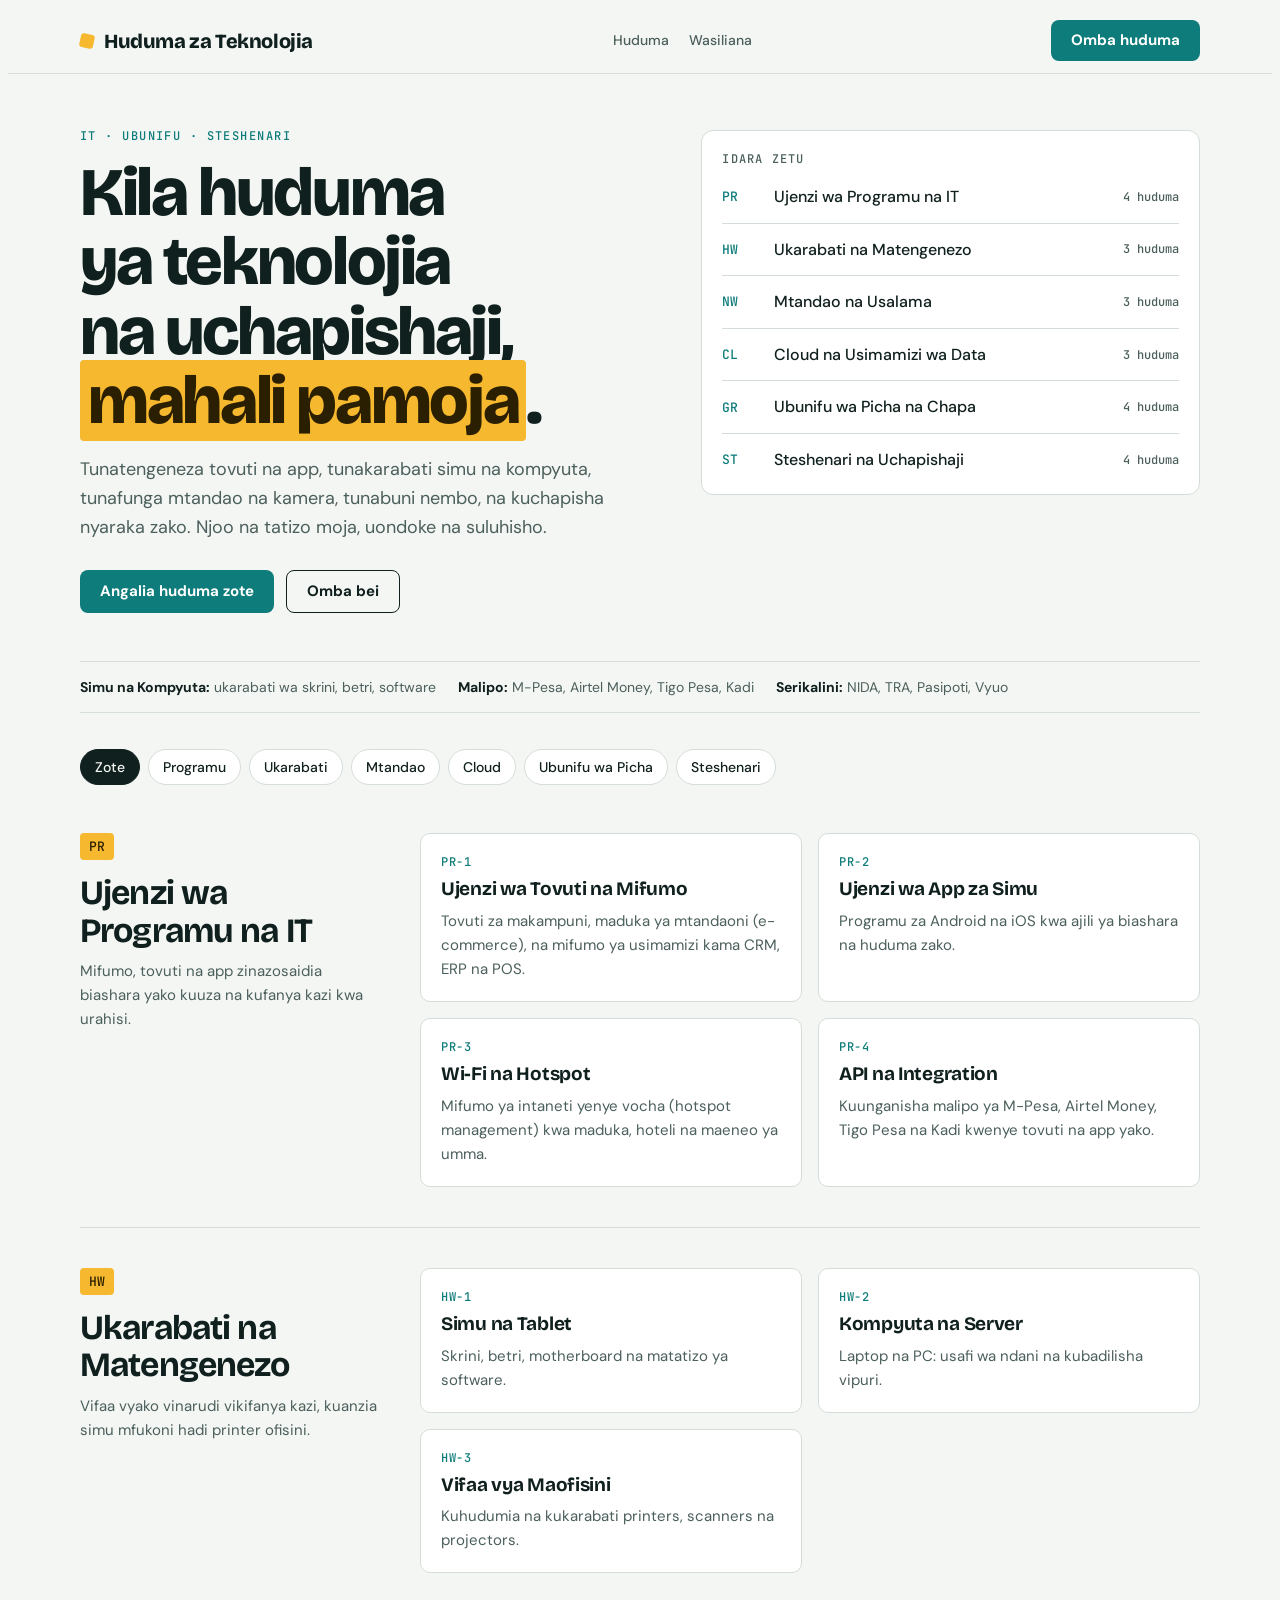
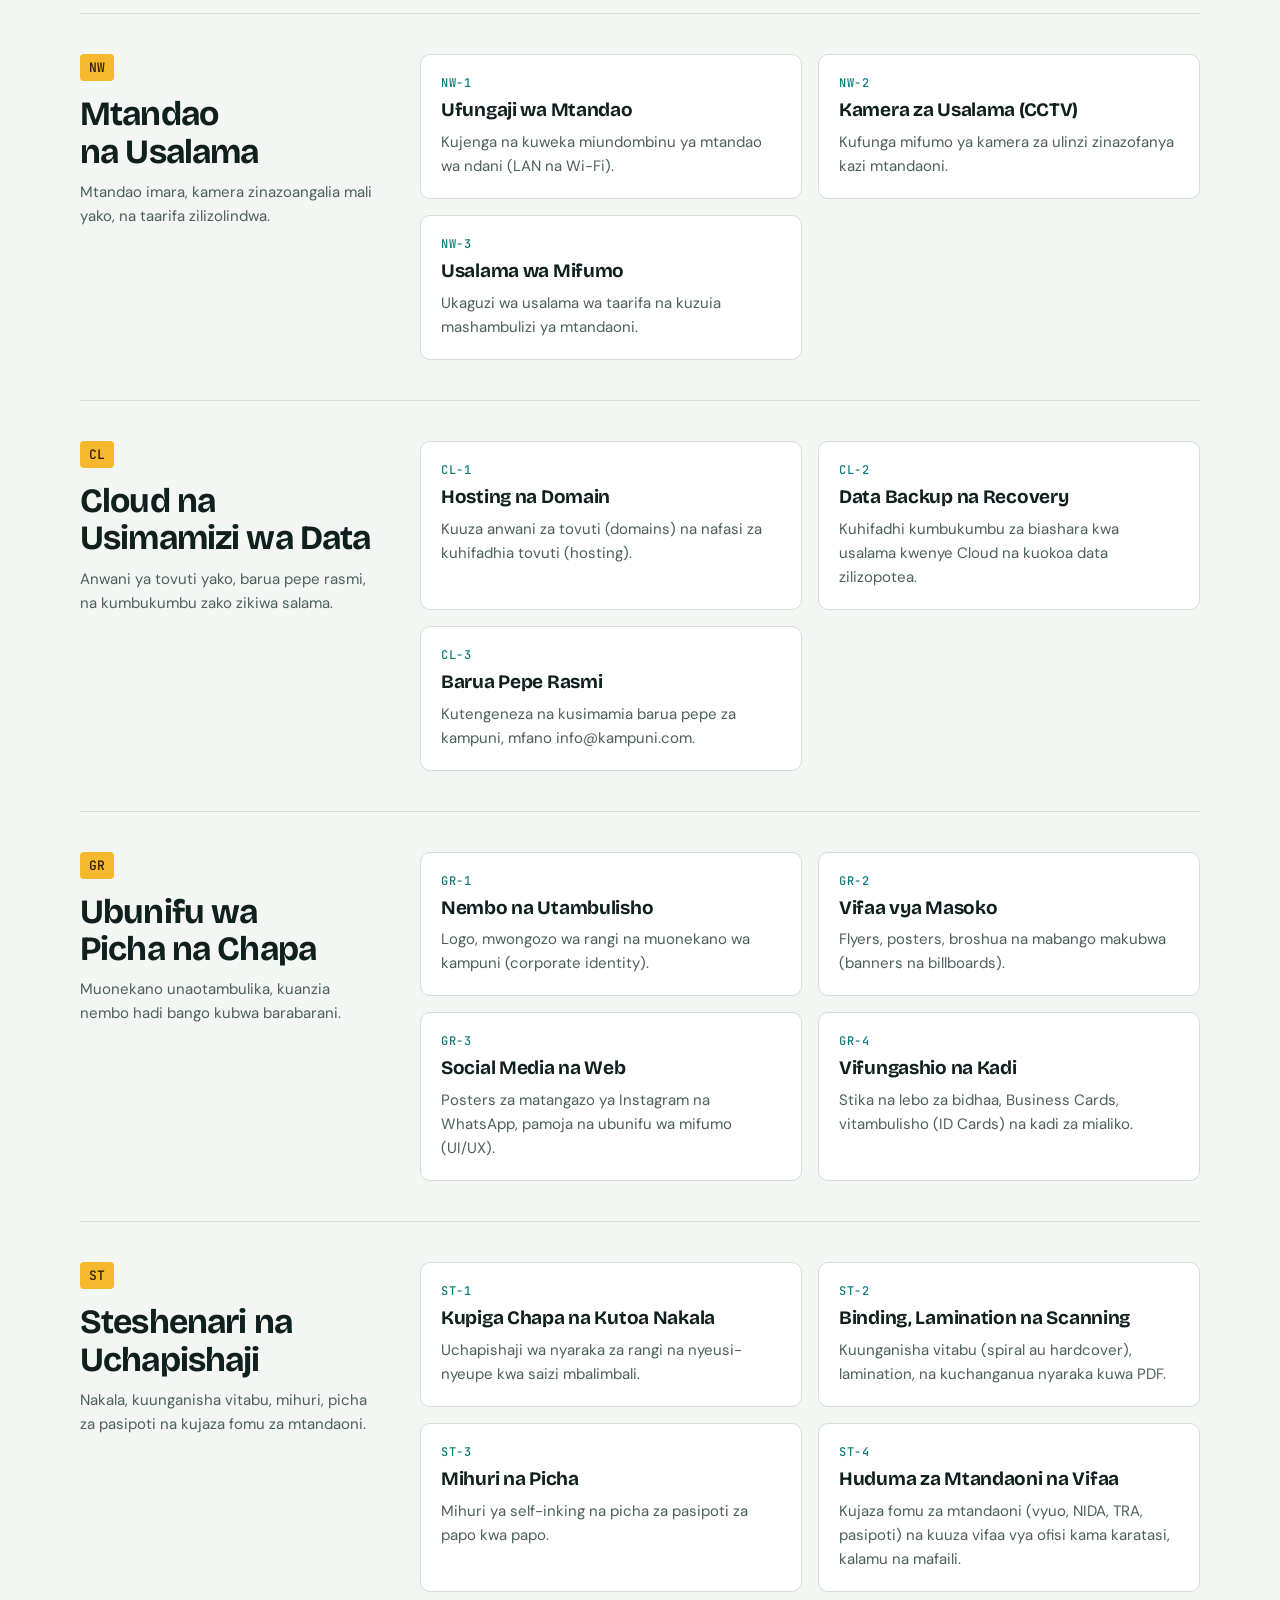
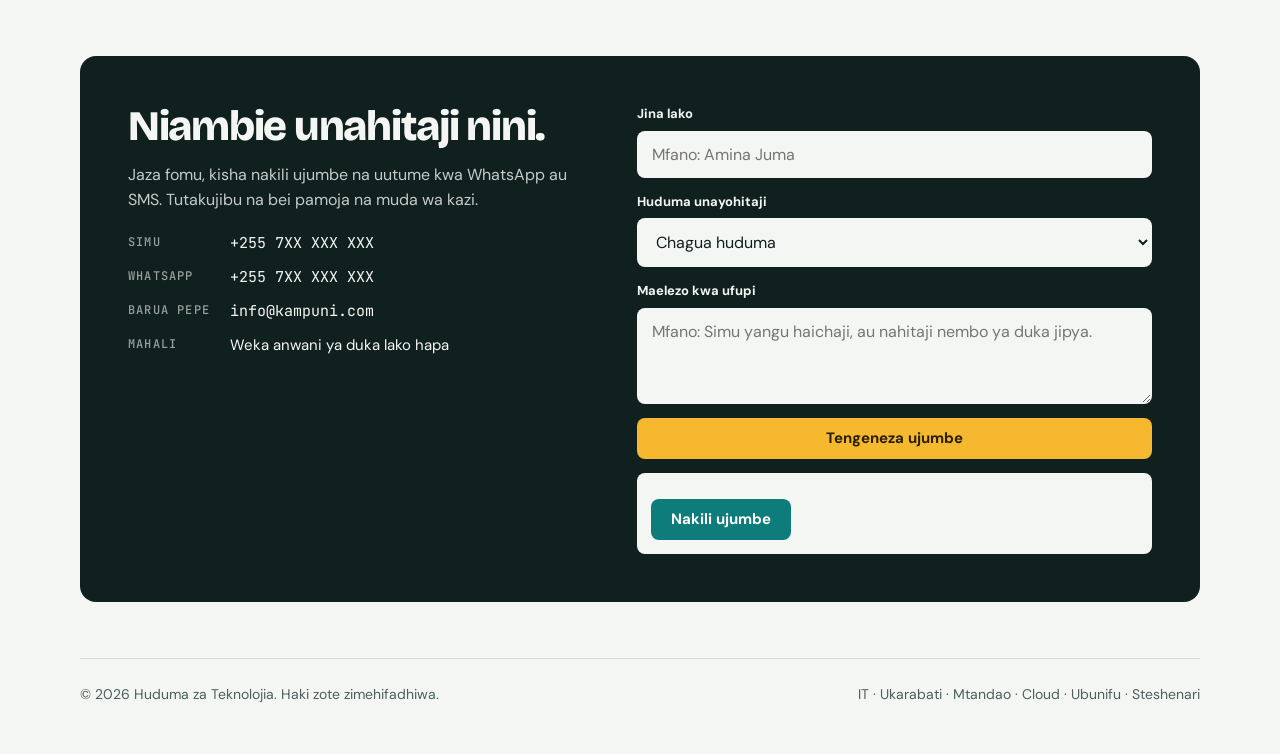
==== index.html @ e6af5c21 "Add files via upload" ====
<!DOCTYPE html>
<html lang="sw">
<head>
<meta charset="UTF-8">
<meta name="viewport" content="width=device-width, initial-scale=1">
<title>Huduma za Teknolojia</title>
<link rel="stylesheet" href="https://fonts.googleapis.com/css2?family=Bricolage+Grotesque:opsz,wght@12..96,500;12..96,700;12..96,800&family=DM+Sans:wght@400;500;700&family=JetBrains+Mono:wght@500&display=swap">
<link rel="stylesheet" href="style.css">
</head>
<body>
<header class="top">
  <div class="bar">
    <a class="brand" href="#juu"><i></i>Huduma za Teknolojia</a>
    <nav class="links" aria-label="Menyu kuu">
      <a href="#huduma">Huduma</a>
      <a href="#wasiliana">Wasiliana</a>
    </nav>
    <a class="btn" href="#wasiliana">Omba huduma</a>
  </div>
</header>

<main class="wrap" id="juu">
  <section class="hero">
    <div>
      <div class="eyebrow">IT · Ubunifu · Steshenari</div>
      <h1>Kila huduma ya teknolojia na uchapishaji, <mark>mahali pamoja</mark>.</h1>
      <p class="lead">Tunatengeneza tovuti na app, tunakarabati simu na kompyuta, tunafunga mtandao na kamera, tunabuni nembo, na kuchapisha nyaraka zako. Njoo na tatizo moja, uondoke na suluhisho.</p>
      <div class="cta">
        <a class="btn" href="#huduma">Angalia huduma zote</a>
        <a class="btn ghost" href="#wasiliana">Omba bei</a>
      </div>
    </div>
    <aside class="index" aria-label="Orodha ya idara">
      <h2>Idara zetu</h2>
      <div id="index"></div>
    </aside>
  </section>

  <div class="strip">
    <span><b>Simu na Kompyuta:</b> ukarabati wa skrini, betri, software</span>
    <span><b>Malipo:</b> M-Pesa, Airtel Money, Tigo Pesa, Kadi</span>
    <span><b>Serikalini:</b> NIDA, TRA, Pasipoti, Vyuo</span>
  </div>

  <section id="huduma" aria-label="Huduma">
    <div class="filters" id="filters" role="group" aria-label="Chuja kwa idara"></div>
    <div id="depts"></div>
  </section>

  <section class="contact" id="wasiliana">
    <div>
      <h2>Niambie unahitaji nini.</h2>
      <p>Jaza fomu, kisha nakili ujumbe na uutume kwa WhatsApp au SMS. Tutakujibu na bei pamoja na muda wa kazi.</p>
      <ul class="details">
        <li><span class="k">Simu</span><span class="ph">+255 7XX XXX XXX</span></li>
        <li><span class="k">WhatsApp</span><span class="ph">+255 7XX XXX XXX</span></li>
        <li><span class="k">Barua pepe</span><span class="ph">info@kampuni.com</span></li>
        <li><span class="k">Mahali</span><span>Weka anwani ya duka lako hapa</span></li>
      </ul>
    </div>
    <form id="form" novalidate>
      <label for="jina">Jina lako
        <input id="jina" name="jina" type="text" autocomplete="name" placeholder="Mfano: Amina Juma">
      </label>
      <label for="huduma-sel">Huduma unayohitaji
        <select id="huduma-sel" name="huduma"></select>
      </label>
      <label for="maelezo">Maelezo kwa ufupi
        <textarea id="maelezo" name="maelezo" placeholder="Mfano: Simu yangu haichaji, au nahitaji nembo ya duka jipya."></textarea>
      </label>
      <button class="btn hi" type="submit">Tengeneza ujumbe</button>
      <div class="result" id="result" hidden>
        <pre id="msg"></pre>
        <div class="row">
          <button class="btn" type="button" id="copy">Nakili ujumbe</button>
          <small id="copied" role="status"></small>
        </div>
      </div>
    </form>
  </section>

  <footer>
    <span>© <span id="yr"></span> Huduma za Teknolojia. Haki zote zimehifadhiwa.</span>
    <span>IT · Ukarabati · Mtandao · Cloud · Ubunifu · Steshenari</span>
  </footer>
</main>

<script src="script.js"></script>
</body>
</html>
---- style.css ----
/* Layout: huduma zimepangwa kama bodi ya kaunta. Kila idara ina msimbo (PR, HW, NW...) na orodha ya huduma kando ya jina lake. */
:root {
  --bg: #F4F6F3;
  --surface: #FFFFFF;
  --fg: #10201E;
  --muted: #4B5F5C;
  --line: #D5DDD9;
  --accent: #0E7C7B;
  --accent-fg: #FFFFFF;
  --hi: #F5B82E;
  --hi-fg: #2A1F00;
  --font-display: "Bricolage Grotesque", "Segoe UI", system-ui, sans-serif;
  --font-body: "DM Sans", system-ui, -apple-system, "Segoe UI", sans-serif;
  --font-mono: "JetBrains Mono", ui-monospace, Menlo, Consolas, monospace;
}
@media (prefers-color-scheme: dark) {
  :root:not([data-theme="light"]) {
    --bg: #0C1615; --surface: #132120; --fg: #E8F0EE; --muted: #9DB3AF; --line: #25403D;
    --accent: #3FC1BE; --accent-fg: #04201F; --hi: #F5B82E; --hi-fg: #2A1F00;
    color-scheme: dark;
  }
}
:root[data-theme="dark"] {
  --bg: #0C1615; --surface: #132120; --fg: #E8F0EE; --muted: #9DB3AF; --line: #25403D;
  --accent: #3FC1BE; --accent-fg: #04201F; --hi: #F5B82E; --hi-fg: #2A1F00;
  color-scheme: dark;
}
* { box-sizing: border-box; }
html { scroll-behavior: smooth; scroll-padding-top: 72px; }
body {
  background: var(--bg); color: var(--fg);
  font-family: var(--font-body); font-size: 16px; line-height: 1.6;
  padding-left: max(16px, env(safe-area-inset-left, 0px));
  padding-right: max(16px, env(safe-area-inset-right, 0px));
  padding-block: 0;
}
body::before { content: ""; position: fixed; inset: 0 0 auto; height: env(safe-area-inset-top, 0px); z-index: 10; background: var(--bg); }
.wrap { max-width: 1120px; margin: 0 auto; }
a { color: inherit; }
:focus-visible { outline: 3px solid var(--accent); outline-offset: 3px; border-radius: 4px; }

/* Header */
header.top {
  position: sticky; top: env(safe-area-inset-top, 0px); z-index: 5;
  background: var(--bg); border-bottom: 1px solid var(--line);
  margin-inline: calc(-1 * max(16px, env(safe-area-inset-left, 0px)));
  padding-inline: max(16px, env(safe-area-inset-left, 0px));
}
.bar { max-width: 1120px; margin: 0 auto; display: flex; align-items: center; justify-content: space-between; gap: 16px; padding-block: 12px; }
.brand { font-family: var(--font-display); font-weight: 800; font-size: 20px; letter-spacing: -0.02em; text-decoration: none; display: flex; align-items: center; gap: 10px; }
.brand i { width: 14px; height: 14px; background: var(--hi); display: inline-block; border-radius: 3px; transform: rotate(12deg); }
nav.links { display: flex; gap: 20px; font-size: 14px; font-weight: 500; }
nav.links a { text-decoration: none; color: var(--muted); }
nav.links a:hover { color: var(--fg); }
.btn {
  display: inline-flex; align-items: center; justify-content: center; gap: 8px;
  font: 700 15px/1 var(--font-body); padding: 13px 20px; border-radius: 8px;
  background: var(--accent); color: var(--accent-fg); border: 0; text-decoration: none; cursor: pointer;
}
.btn:hover { filter: brightness(1.08); }
.btn.ghost { background: transparent; color: var(--fg); border: 1.5px solid var(--fg); }
@media (max-width: 720px) { nav.links { display: none; } }

/* Hero */
.hero { display: grid; grid-template-columns: 1.15fr 1fr; gap: 48px; padding-block: 56px 48px; align-items: start; }
.hero > * { min-width: 0; }
.eyebrow { font: 500 12px/1 var(--font-mono); letter-spacing: 0.12em; text-transform: uppercase; color: var(--accent); }
h1 { font-family: var(--font-display); font-weight: 800; font-size: clamp(36px, 6vw, 68px); line-height: 1.02; letter-spacing: -0.035em; margin: 16px 0 20px; text-wrap: balance; }
h1 mark { background: var(--hi); color: var(--hi-fg); padding: 0 0.12em; border-radius: 4px; }
.lead { color: var(--muted); font-size: 18px; max-width: 52ch; margin: 0 0 28px; }
.cta { display: flex; flex-wrap: wrap; gap: 12px; }
.index { background: var(--surface); border: 1px solid var(--line); border-radius: 12px; padding: 8px 20px; }
.index h2 { font: 500 12px/1 var(--font-mono); letter-spacing: 0.1em; text-transform: uppercase; color: var(--muted); margin: 14px 0 6px; }
.index a { display: grid; grid-template-columns: 44px 1fr auto; gap: 8px; align-items: center; padding: 13px 0; border-top: 1px solid var(--line); text-decoration: none; font-weight: 500; }
.index a:first-of-type { border-top: 0; }
.index a code { font: 500 13px var(--font-mono); color: var(--accent); }
.index a span.n { font: 500 12px var(--font-mono); color: var(--muted); }
.index a:hover { color: var(--accent); }
@media (max-width: 860px) { .hero { grid-template-columns: 1fr; gap: 32px; padding-block: 36px; } }

/* Marquee-less quick strip */
.strip { border-block: 1px solid var(--line); padding-block: 14px; display: flex; flex-wrap: wrap; gap: 8px 22px; color: var(--muted); font-size: 14px; }
.strip b { color: var(--fg); font-weight: 700; }

/* Filter */
.filters { display: flex; flex-wrap: wrap; gap: 8px; padding-block: 36px 8px; }
.chip { font: 500 14px/1 var(--font-body); padding: 10px 14px; border-radius: 999px; border: 1.5px solid var(--line); background: var(--surface); color: var(--fg); cursor: pointer; }
.chip[aria-pressed="true"] { background: var(--fg); color: var(--bg); border-color: var(--fg); }

/* Sections */
.dept { display: grid; grid-template-columns: 300px 1fr; gap: 40px; padding-block: 40px; border-top: 1px solid var(--line); }
.dept > * { min-width: 0; }
.dept:first-of-type { border-top: 0; }
.dept .tag { display: inline-block; font: 500 13px var(--font-mono); background: var(--hi); color: var(--hi-fg); padding: 5px 9px; border-radius: 4px; }
.dept h2 { font-family: var(--font-display); font-weight: 700; font-size: clamp(26px, 3.4vw, 34px); line-height: 1.1; letter-spacing: -0.025em; margin: 14px 0 10px; text-wrap: balance; }
.dept p.sum { color: var(--muted); margin: 0; font-size: 15px; }
.items { display: grid; grid-template-columns: repeat(2, minmax(0, 1fr)); gap: 16px; }
.item { background: var(--surface); border: 1px solid var(--line); border-radius: 10px; padding: 20px; display: flex; flex-direction: column; gap: 8px; }
.item .c { font: 500 12px var(--font-mono); color: var(--accent); letter-spacing: 0.06em; }
.item h3 { font-family: var(--font-display); font-weight: 700; font-size: 19px; line-height: 1.2; margin: 0; letter-spacing: -0.015em; }
.item p { margin: 0; color: var(--muted); font-size: 15px; }
@media (max-width: 900px) { .dept { grid-template-columns: 1fr; gap: 20px; padding-block: 32px; } }
@media (max-width: 620px) { .items { grid-template-columns: 1fr; } }

/* Contact */
.contact { margin-block: 24px 56px; background: var(--fg); color: var(--bg); border-radius: 16px; padding: clamp(24px, 5vw, 48px); display: grid; grid-template-columns: 1fr 1.1fr; gap: 40px; }
.contact > * { min-width: 0; }
.contact h2 { font-family: var(--font-display); font-weight: 800; font-size: clamp(28px, 4vw, 42px); line-height: 1.05; letter-spacing: -0.03em; margin: 0 0 14px; text-wrap: balance; }
.contact p { margin: 0 0 18px; opacity: 0.8; }
.details { list-style: none; padding: 0; margin: 0; display: grid; gap: 10px; font-size: 15px; }
.details li { display: flex; flex-wrap: wrap; gap: 4px 12px; }
.details span.k { font: 500 12px/1.9 var(--font-mono); text-transform: uppercase; letter-spacing: 0.1em; opacity: 0.6; min-width: 90px; }
.details .ph { font-family: var(--font-mono); user-select: all; }
form { display: grid; gap: 14px; }
label { font-size: 13px; font-weight: 700; display: grid; gap: 6px; }
input, select, textarea {
  font: 400 16px var(--font-body); padding: 12px 14px; border-radius: 8px; width: 100%;
  background: var(--bg); color: var(--fg); border: 1.5px solid transparent;
}
textarea { min-height: 96px; resize: vertical; }
input:focus-visible, select:focus-visible, textarea:focus-visible { outline: 3px solid var(--hi); outline-offset: 2px; }
.btn.hi { background: var(--hi); color: var(--hi-fg); }
.result { background: var(--bg); color: var(--fg); border-radius: 8px; padding: 14px; display: grid; gap: 12px; font-size: 15px; }
.result pre { margin: 0; white-space: pre-wrap; word-break: break-word; font: 400 14px/1.55 var(--font-mono); }
.result .row { display: flex; flex-wrap: wrap; gap: 10px; align-items: center; }
.result small { color: var(--muted); }
@media (max-width: 860px) { .contact { grid-template-columns: 1fr; gap: 28px; } }

footer { border-top: 1px solid var(--line); padding-block: 24px 40px; color: var(--muted); font-size: 14px; display: flex; flex-wrap: wrap; gap: 8px 24px; justify-content: space-between; }
@media (prefers-reduced-motion: reduce) { html { scroll-behavior: auto; } }
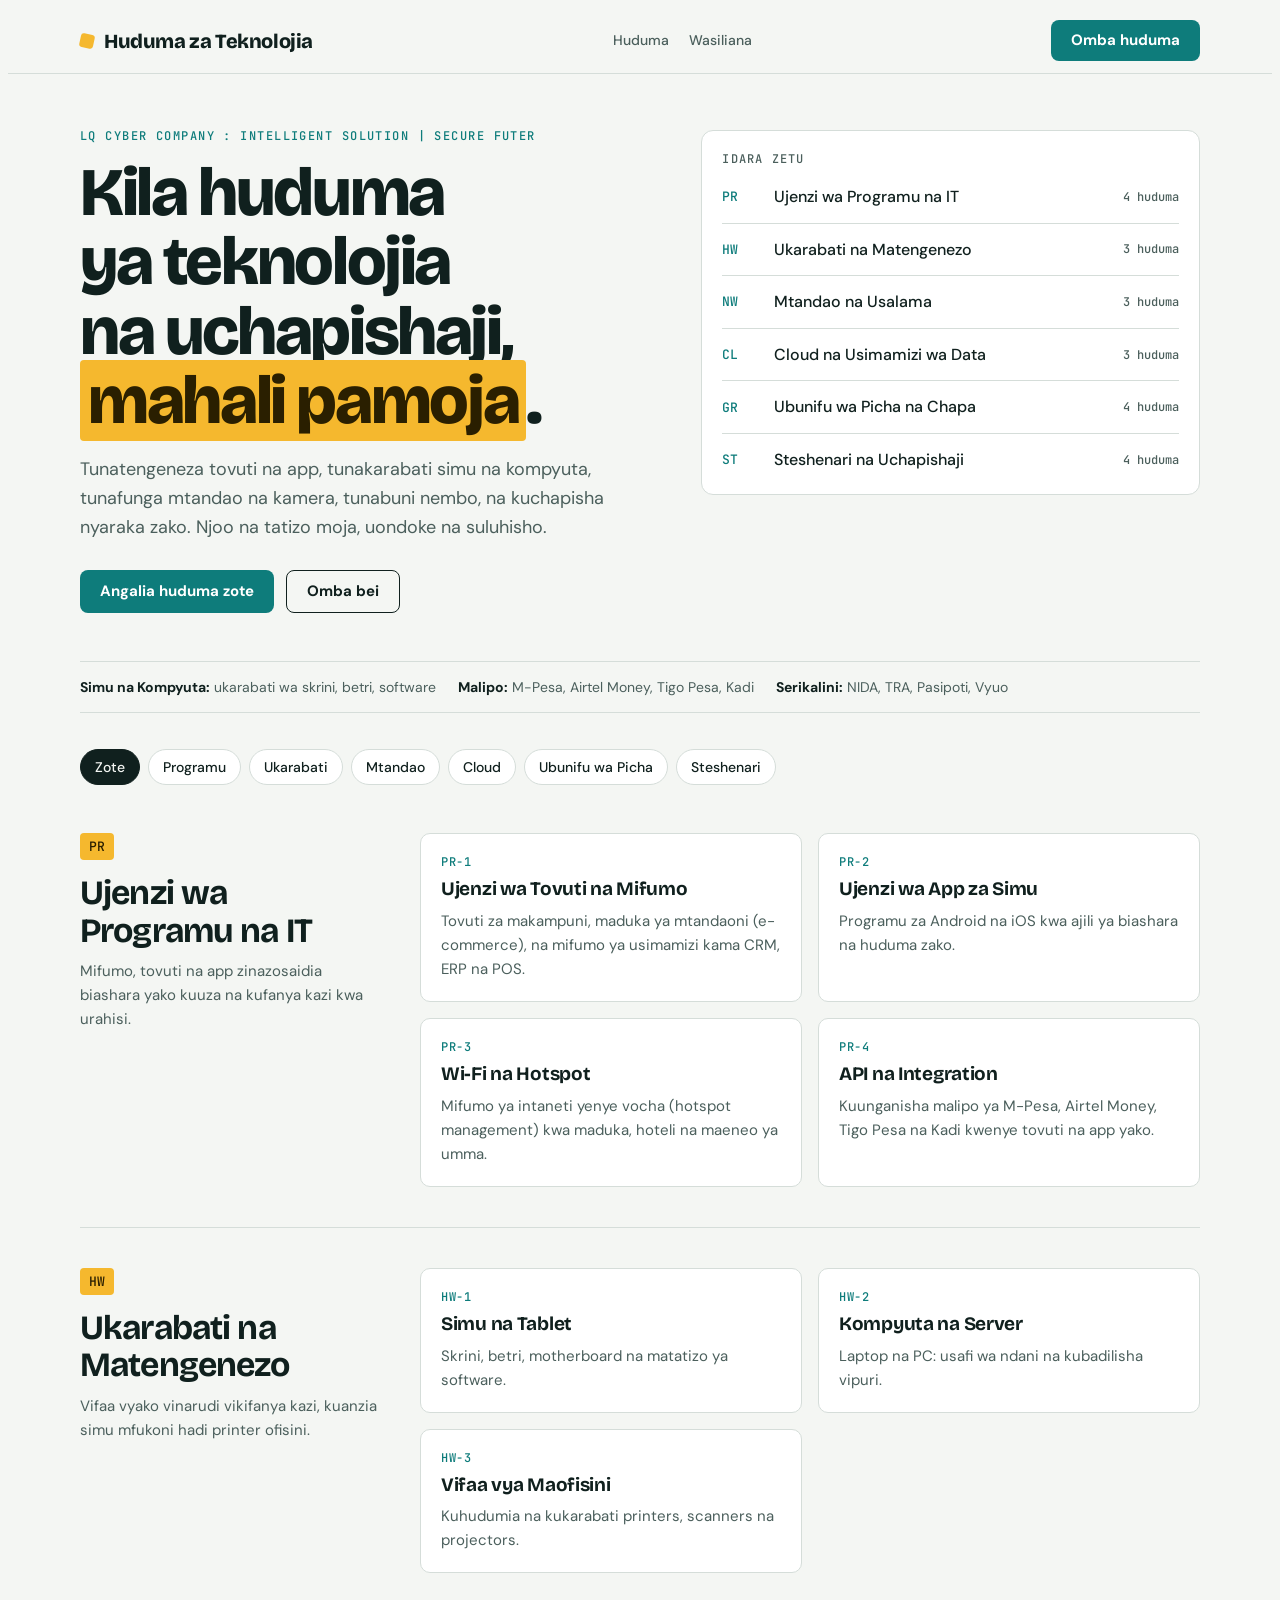
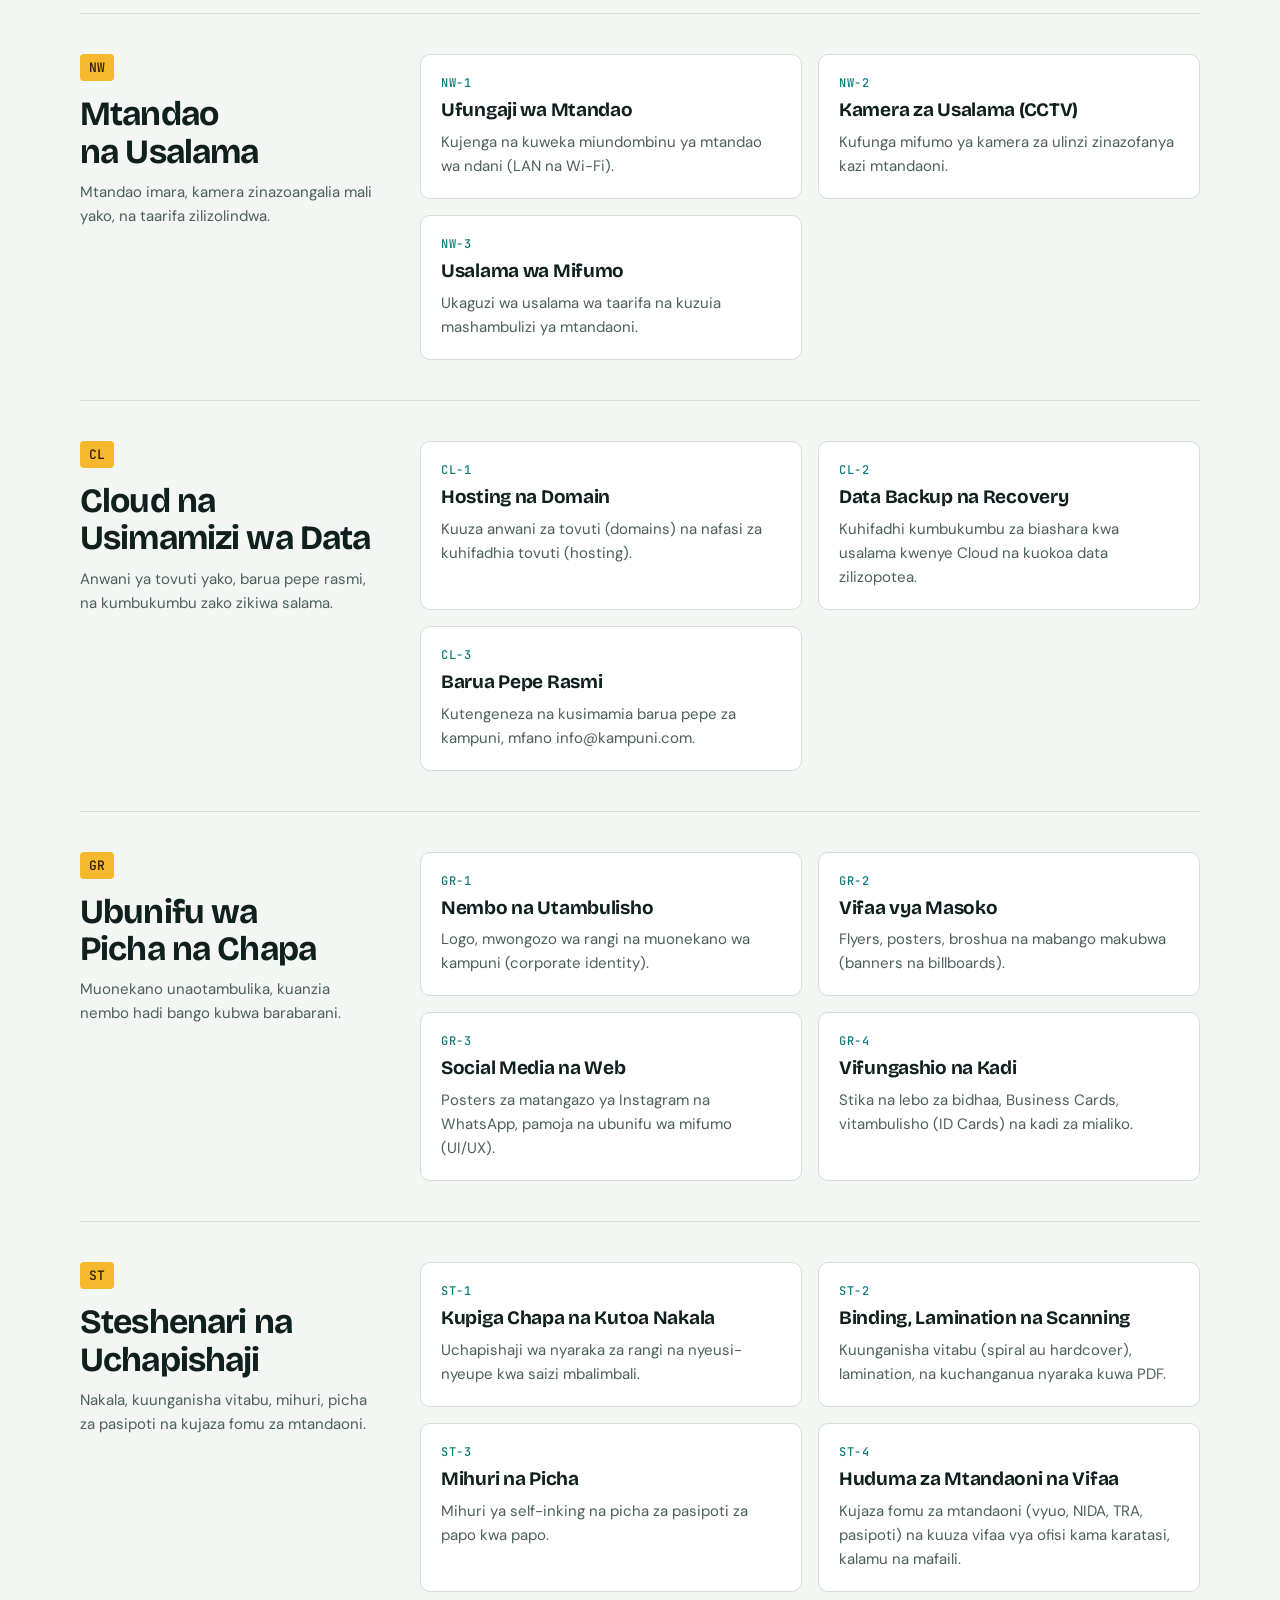
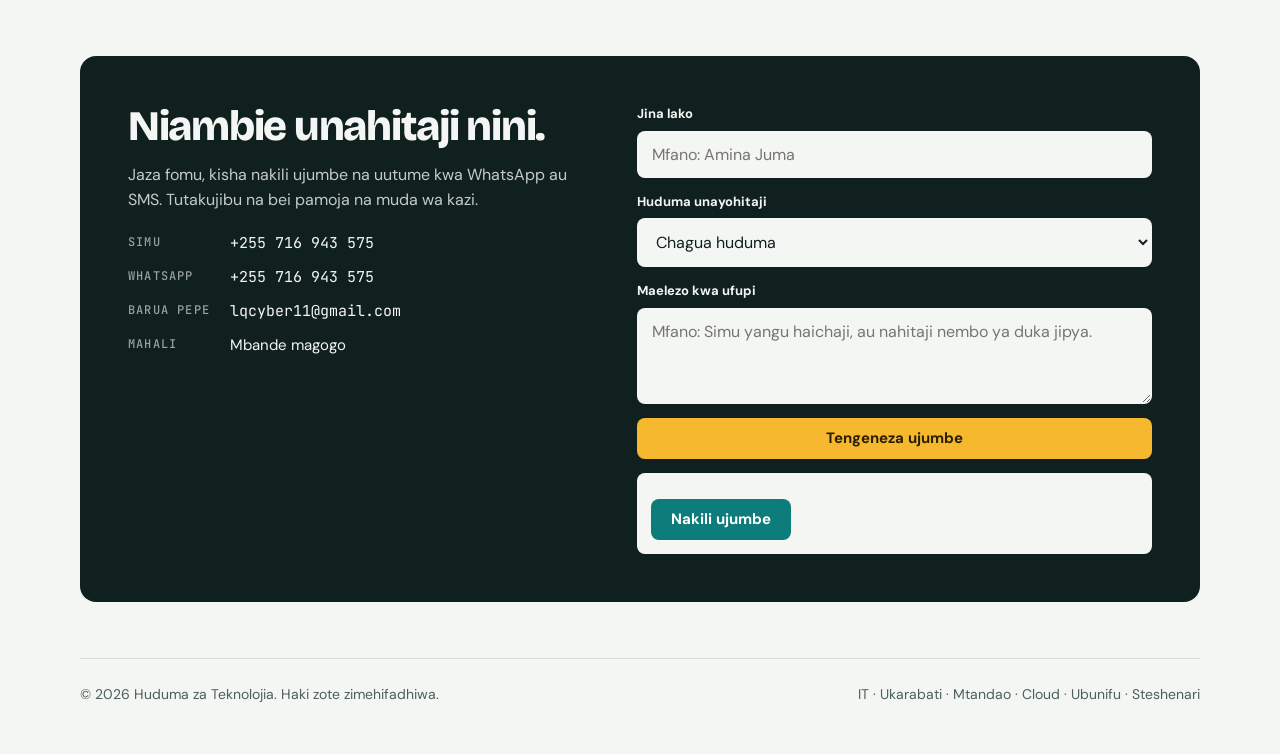
==== commit c1533e2f: "Update contact information in index.html" ====
--- a/index.html
+++ b/index.html
@@ -22,7 +22,7 @@
 <main class="wrap" id="juu">
   <section class="hero">
     <div>
-      <div class="eyebrow">IT · Ubunifu · Steshenari</div>
+      <div class="eyebrow">LQ Cyber company : Intelligent Solution | secure futer</div>
       <h1>Kila huduma ya teknolojia na uchapishaji, <mark>mahali pamoja</mark>.</h1>
       <p class="lead">Tunatengeneza tovuti na app, tunakarabati simu na kompyuta, tunafunga mtandao na kamera, tunabuni nembo, na kuchapisha nyaraka zako. Njoo na tatizo moja, uondoke na suluhisho.</p>
       <div class="cta">
@@ -52,10 +52,10 @@
       <h2>Niambie unahitaji nini.</h2>
       <p>Jaza fomu, kisha nakili ujumbe na uutume kwa WhatsApp au SMS. Tutakujibu na bei pamoja na muda wa kazi.</p>
       <ul class="details">
-        <li><span class="k">Simu</span><span class="ph">+255 7XX XXX XXX</span></li>
-        <li><span class="k">WhatsApp</span><span class="ph">+255 7XX XXX XXX</span></li>
-        <li><span class="k">Barua pepe</span><span class="ph">info@kampuni.com</span></li>
-        <li><span class="k">Mahali</span><span>Weka anwani ya duka lako hapa</span></li>
+        <li><span class="k">Simu</span><span class="ph">+255 716 943 575</span></li>
+        <li><span class="k">WhatsApp</span><span class="ph">+255 716 943 575</span></li>
+        <li><span class="k">Barua pepe</span><span class="ph">lqcyber11@gmail.com</span></li>
+        <li><span class="k">Mahali</span><span>Mbande magogo</span></li>
       </ul>
     </div>
     <form id="form" novalidate>
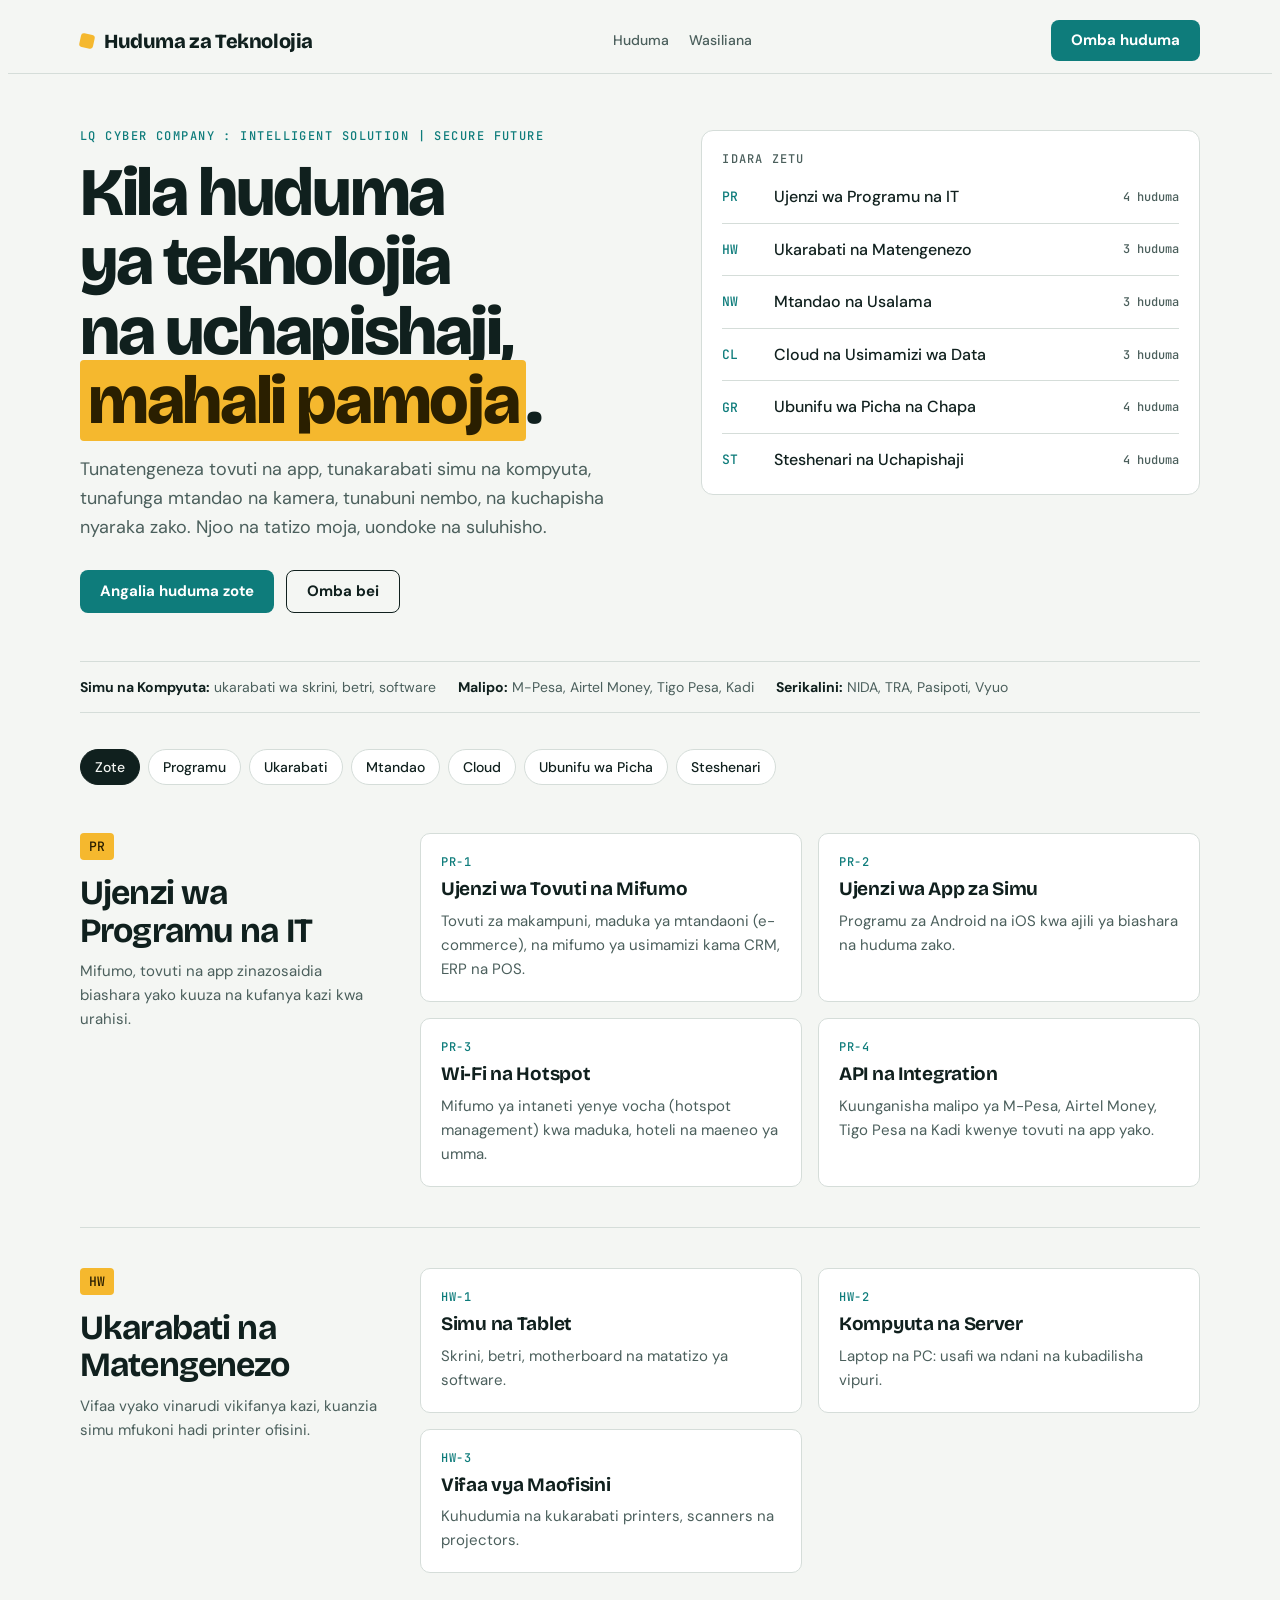
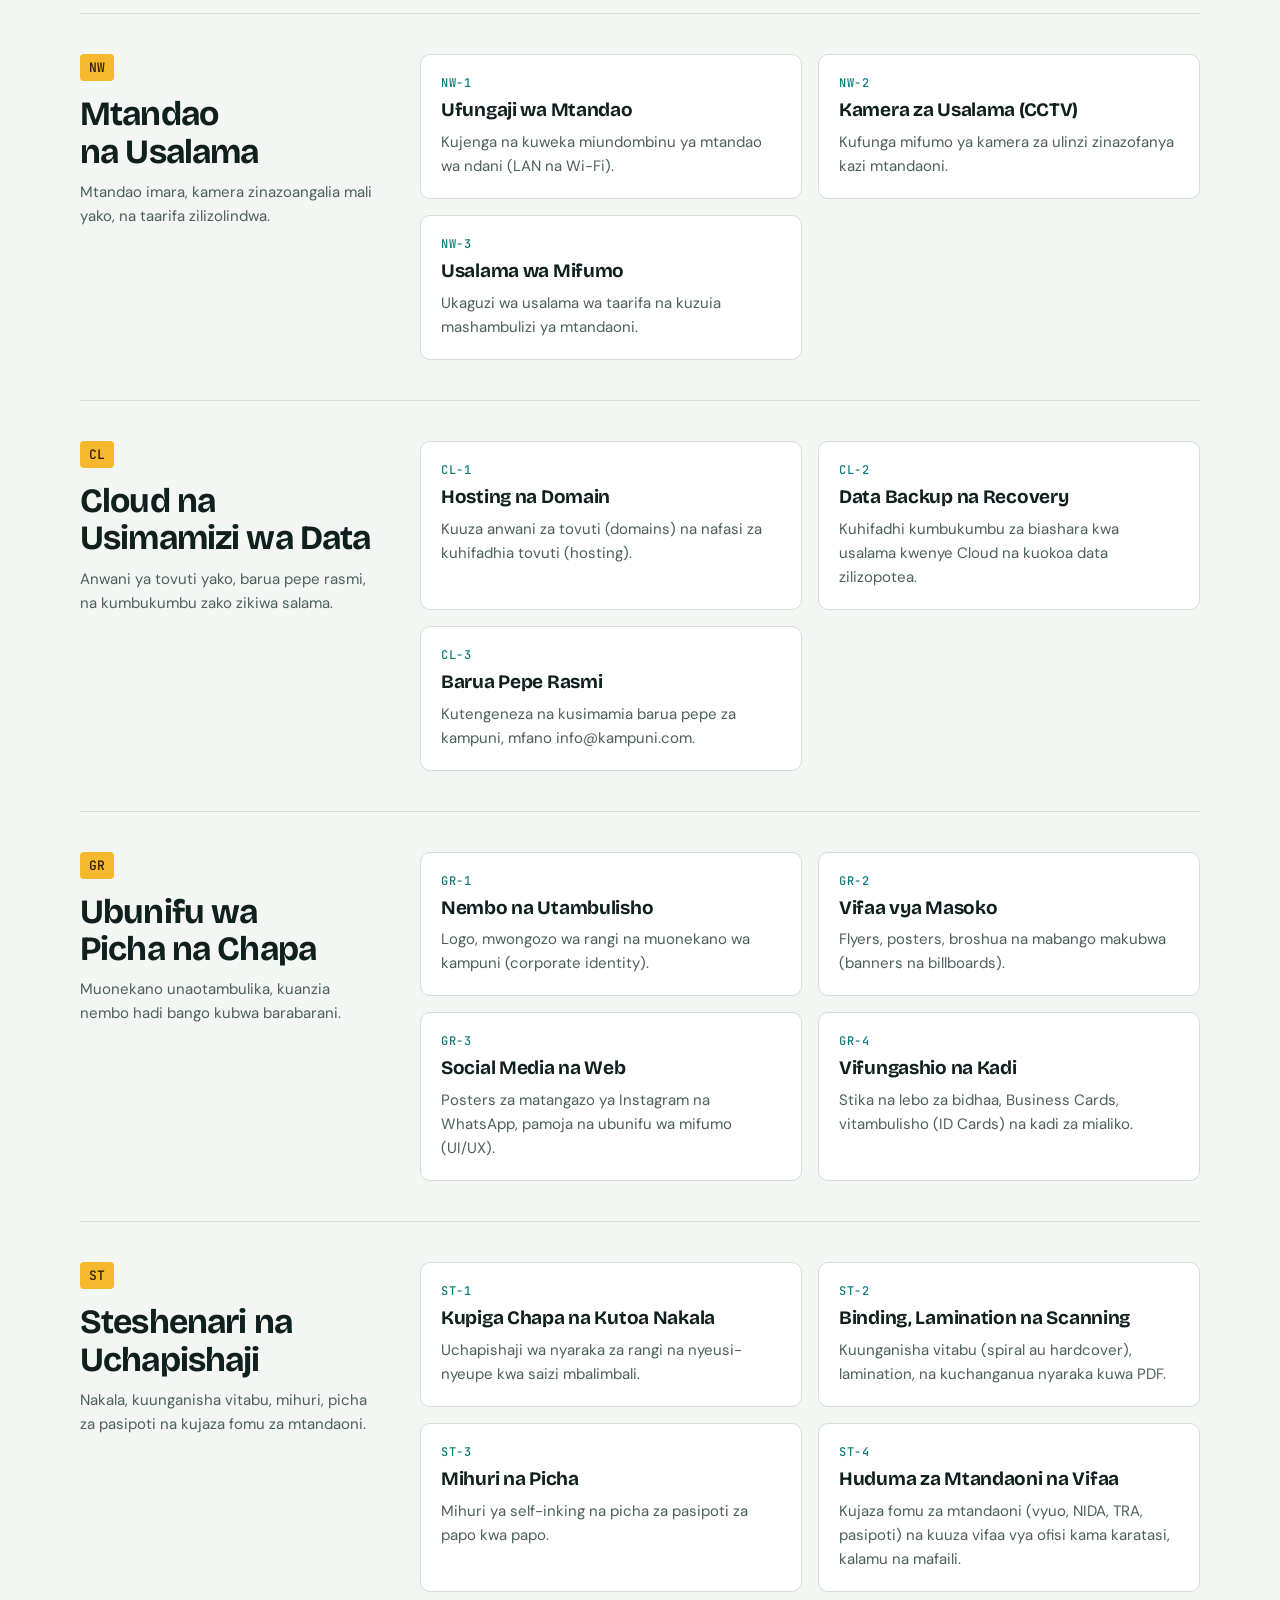
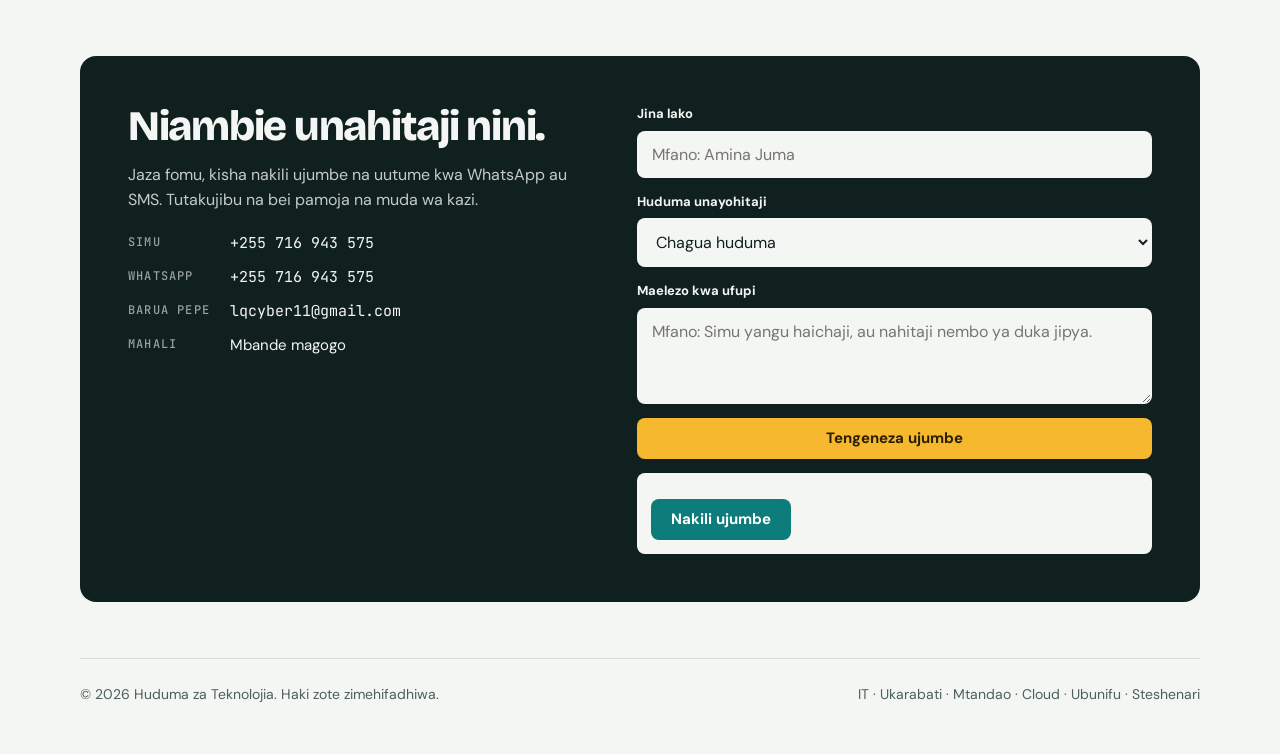
==== commit a1a60b47: "Update index.html" ====
--- a/index.html
+++ b/index.html
@@ -22,7 +22,7 @@
 <main class="wrap" id="juu">
   <section class="hero">
     <div>
-      <div class="eyebrow">LQ Cyber company : Intelligent Solution | secure futer</div>
+      <div class="eyebrow">LQ Cyber company : Intelligent Solution | secure future</div>
       <h1>Kila huduma ya teknolojia na uchapishaji, <mark>mahali pamoja</mark>.</h1>
       <p class="lead">Tunatengeneza tovuti na app, tunakarabati simu na kompyuta, tunafunga mtandao na kamera, tunabuni nembo, na kuchapisha nyaraka zako. Njoo na tatizo moja, uondoke na suluhisho.</p>
       <div class="cta">
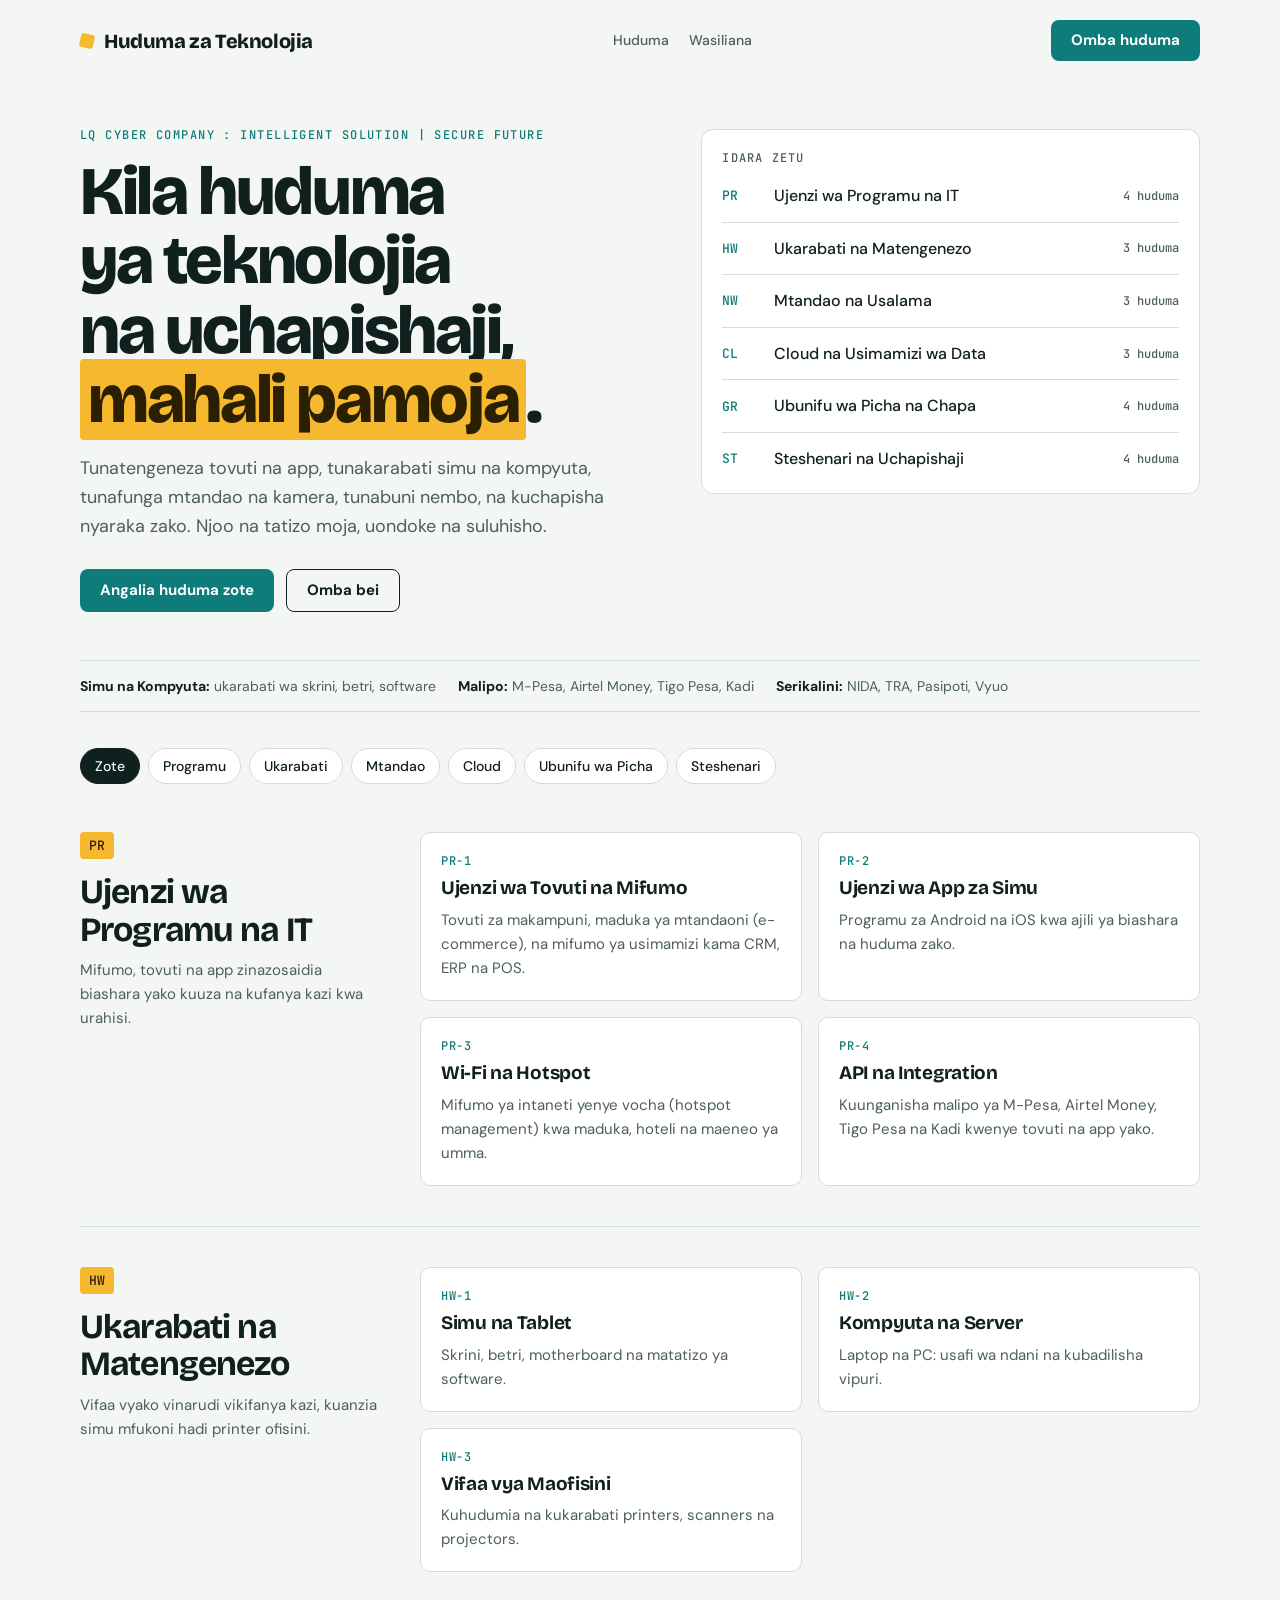
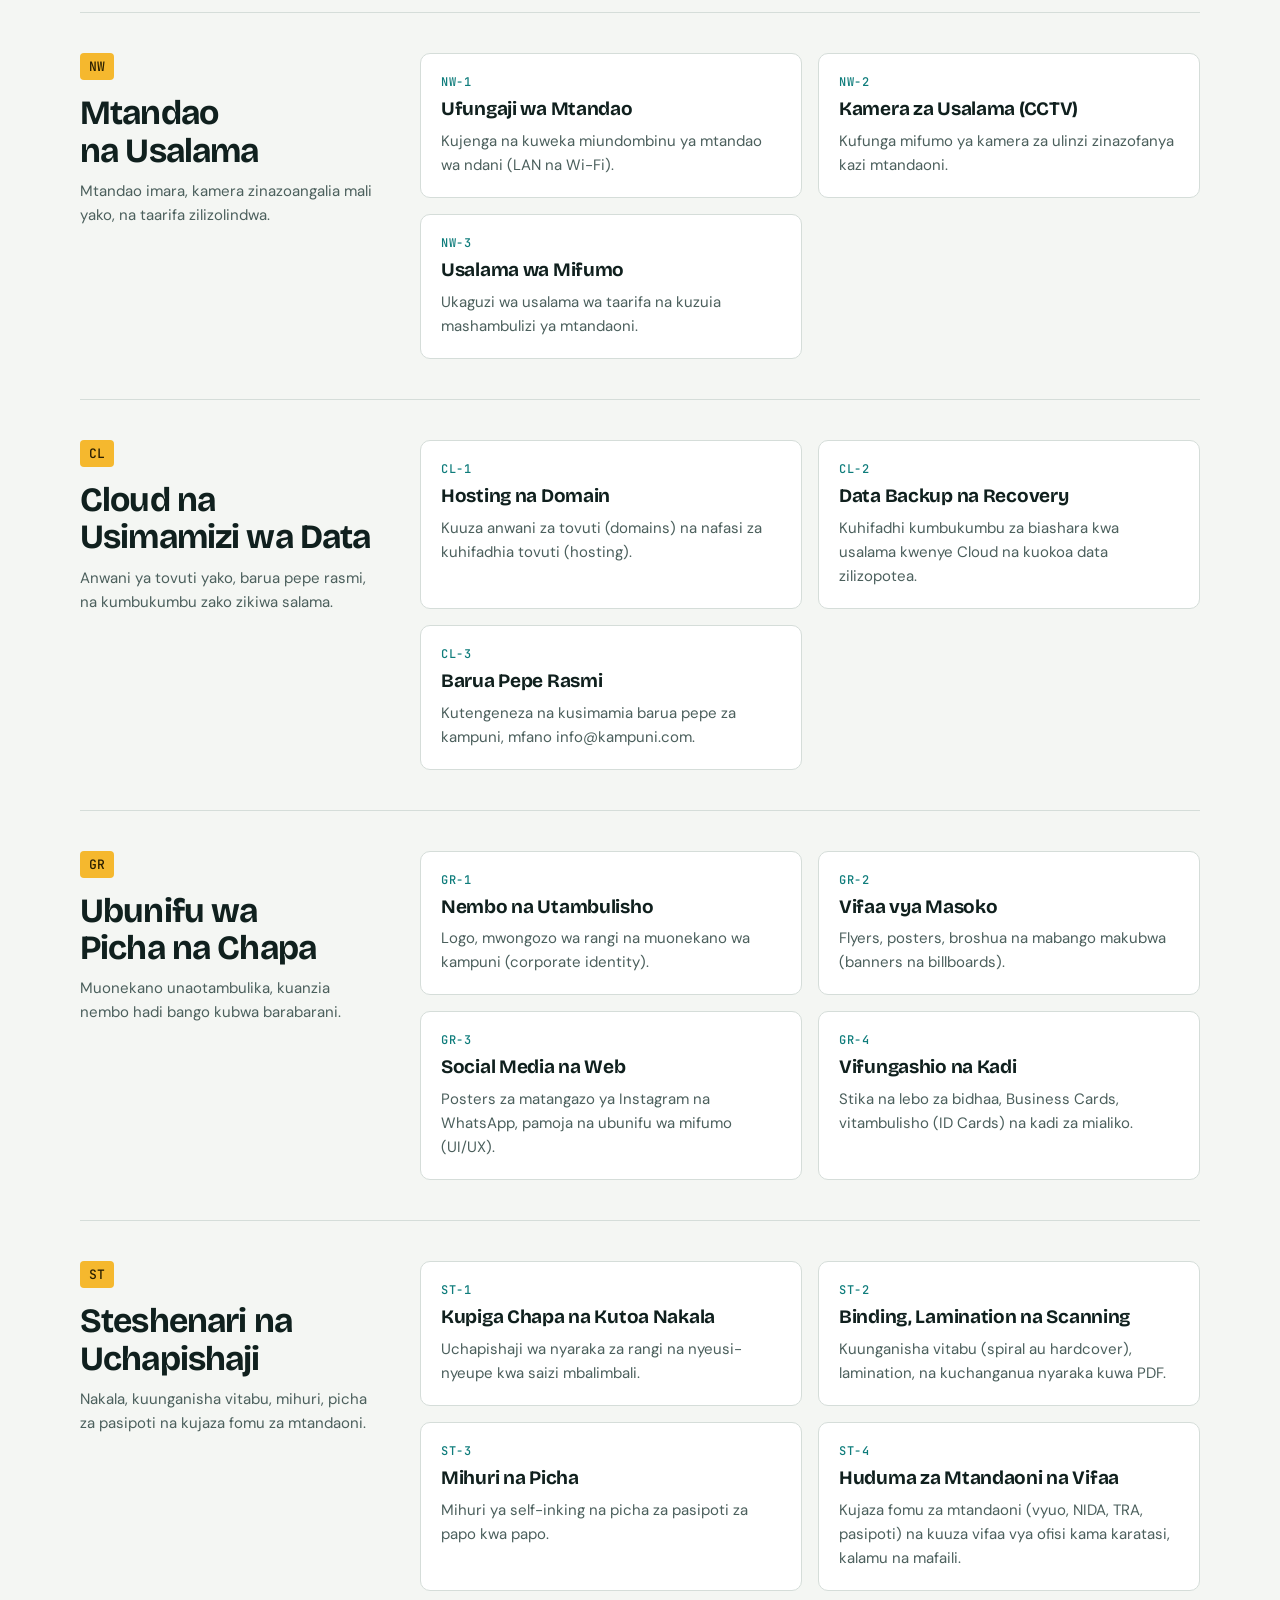
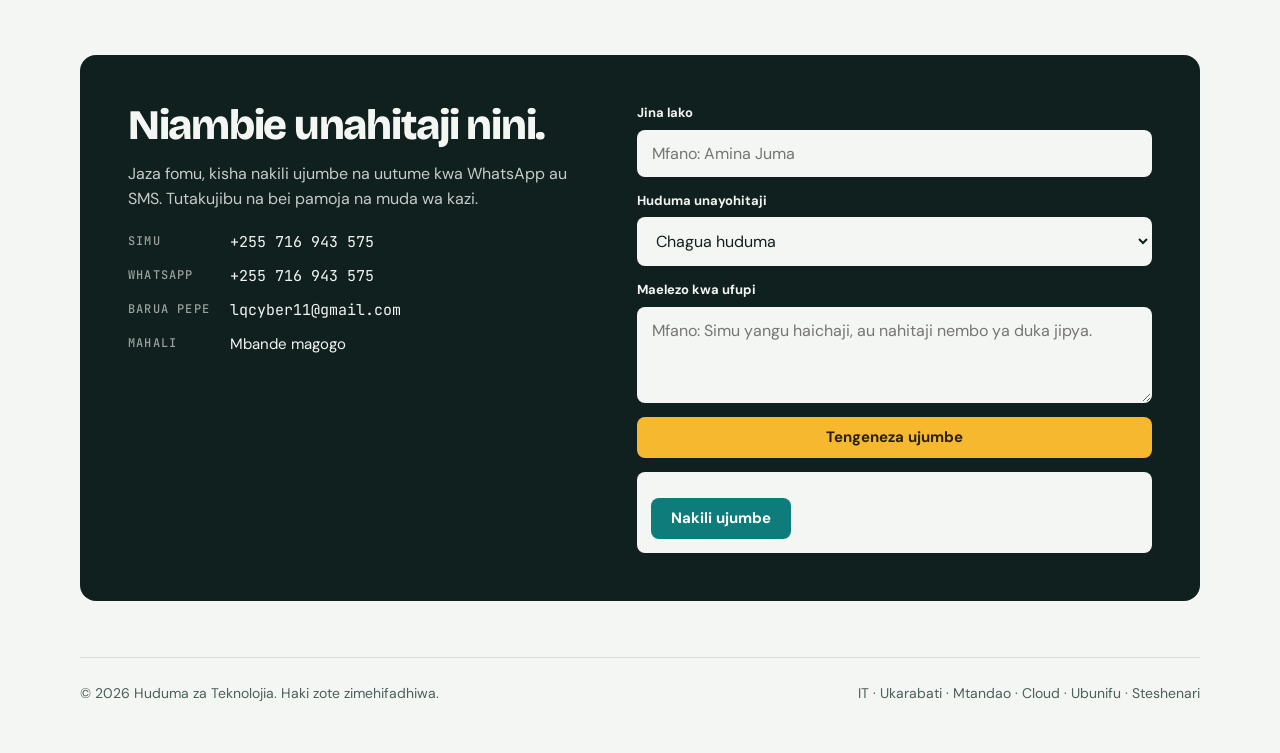
==== commit 13b02868: "Update index.html" ====
--- a/index.html
+++ b/index.html
@@ -6,6 +6,7 @@
 <title>Huduma za Teknolojia</title>
 <link rel="stylesheet" href="https://fonts.googleapis.com/css2?family=Bricolage+Grotesque:opsz,wght@12..96,500;12..96,700;12..96,800&family=DM+Sans:wght@400;500;700&family=JetBrains+Mono:wght@500&display=swap">
 <link rel="stylesheet" href="style.css">
+<link reL="icon" type="image/png" href="favicon.png>
 </head>
 <body>
 <header class="top">
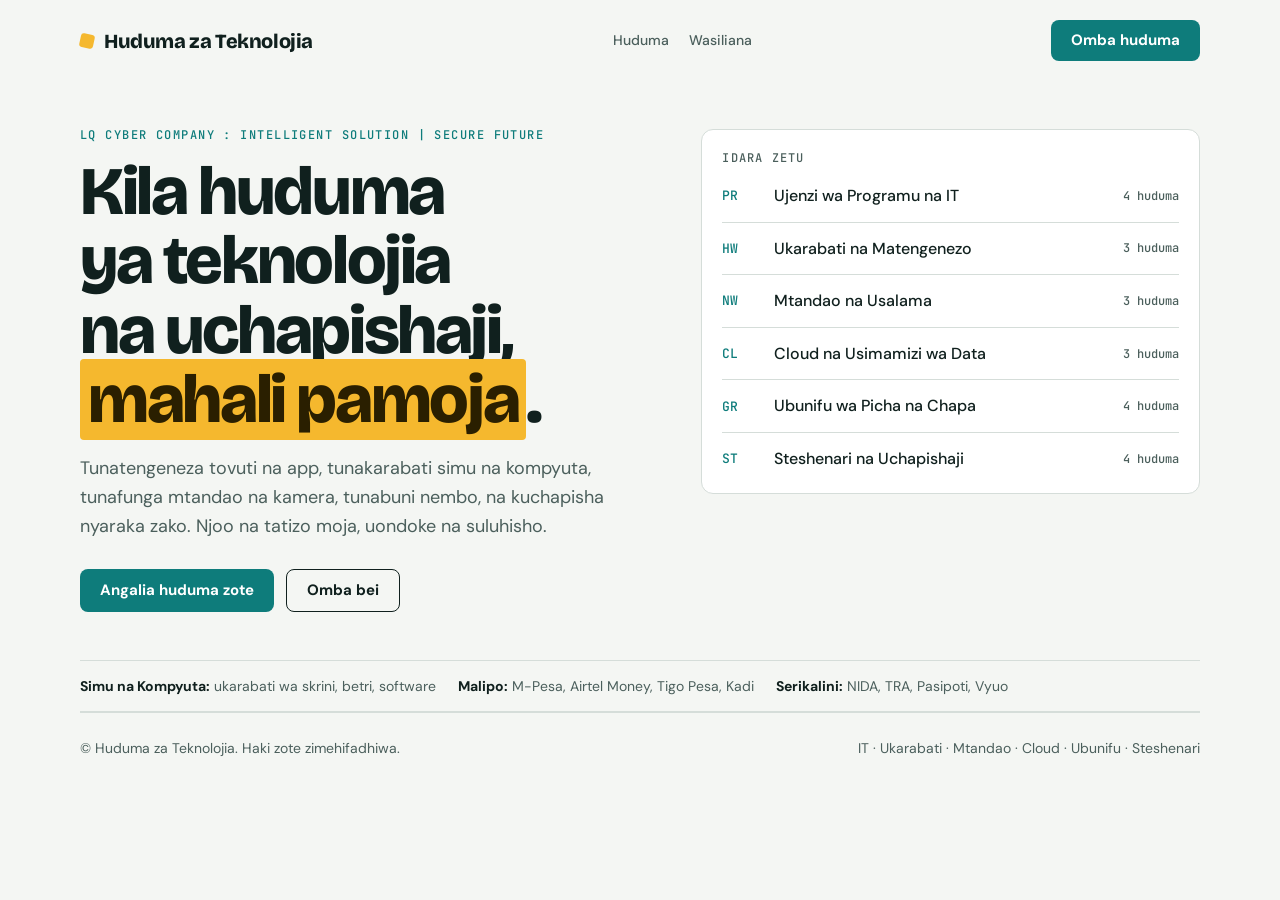
==== commit 67d49e0e: "Update index.html" ====
--- a/index.html
+++ b/index.html
@@ -6,7 +6,7 @@
 <title>Huduma za Teknolojia</title>
 <link rel="stylesheet" href="https://fonts.googleapis.com/css2?family=Bricolage+Grotesque:opsz,wght@12..96,500;12..96,700;12..96,800&family=DM+Sans:wght@400;500;700&family=JetBrains+Mono:wght@500&display=swap">
 <link rel="stylesheet" href="style.css">
-<link reL="icon" type="image/png" href="favicon.png>
+<link rel="icon" type="image/png" href="favicon.png>
 </head>
 <body>
 <header class="top">
@@ -43,42 +43,6 @@
     <span><b>Serikalini:</b> NIDA, TRA, Pasipoti, Vyuo</span>
   </div>
 
-  <section id="huduma" aria-label="Huduma">
-    <div class="filters" id="filters" role="group" aria-label="Chuja kwa idara"></div>
-    <div id="depts"></div>
-  </section>
-
-  <section class="contact" id="wasiliana">
-    <div>
-      <h2>Niambie unahitaji nini.</h2>
-      <p>Jaza fomu, kisha nakili ujumbe na uutume kwa WhatsApp au SMS. Tutakujibu na bei pamoja na muda wa kazi.</p>
-      <ul class="details">
-        <li><span class="k">Simu</span><span class="ph">+255 716 943 575</span></li>
-        <li><span class="k">WhatsApp</span><span class="ph">+255 716 943 575</span></li>
-        <li><span class="k">Barua pepe</span><span class="ph">lqcyber11@gmail.com</span></li>
-        <li><span class="k">Mahali</span><span>Mbande magogo</span></li>
-      </ul>
-    </div>
-    <form id="form" novalidate>
-      <label for="jina">Jina lako
-        <input id="jina" name="jina" type="text" autocomplete="name" placeholder="Mfano: Amina Juma">
-      </label>
-      <label for="huduma-sel">Huduma unayohitaji
-        <select id="huduma-sel" name="huduma"></select>
-      </label>
-      <label for="maelezo">Maelezo kwa ufupi
-        <textarea id="maelezo" name="maelezo" placeholder="Mfano: Simu yangu haichaji, au nahitaji nembo ya duka jipya."></textarea>
-      </label>
-      <button class="btn hi" type="submit">Tengeneza ujumbe</button>
-      <div class="result" id="result" hidden>
-        <pre id="msg"></pre>
-        <div class="row">
-          <button class="btn" type="button" id="copy">Nakili ujumbe</button>
-          <small id="copied" role="status"></small>
-        </div>
-      </div>
-    </form>
-  </section>
 
   <footer>
     <span>© <span id="yr"></span> Huduma za Teknolojia. Haki zote zimehifadhiwa.</span>
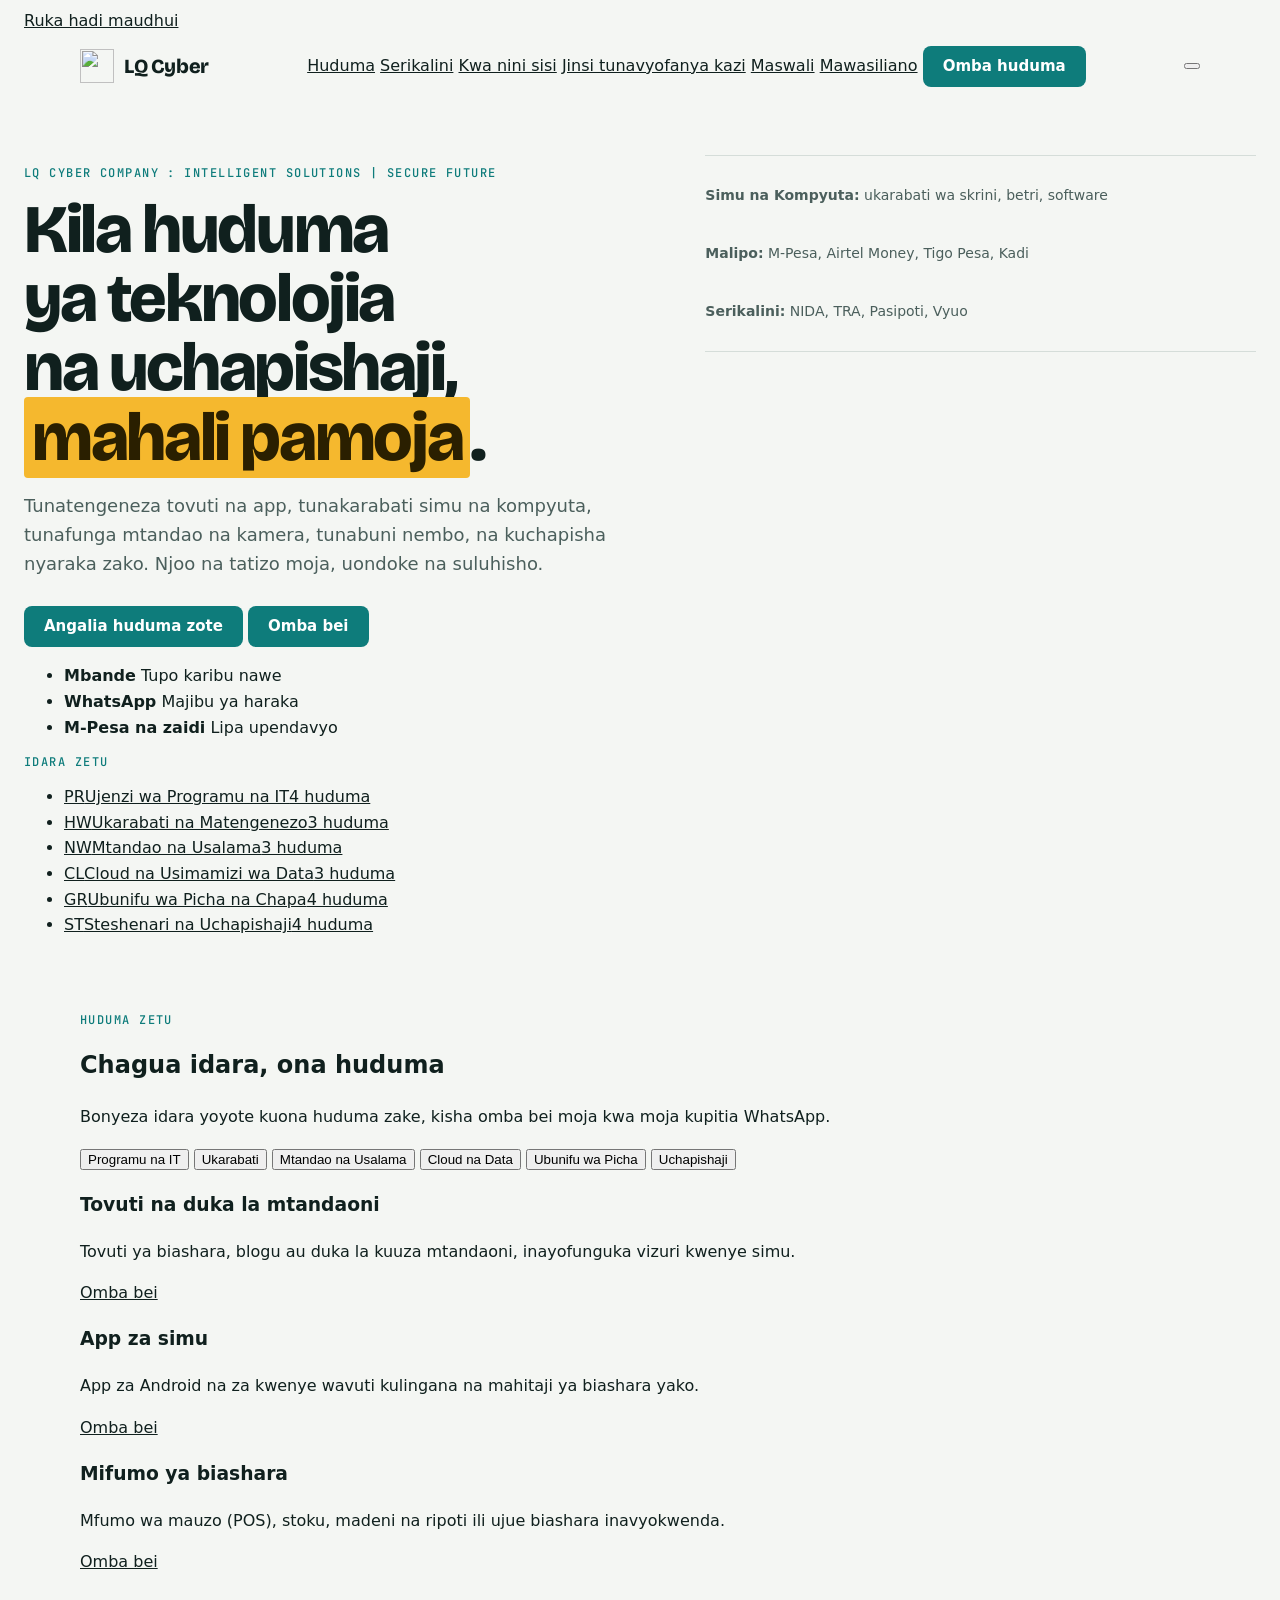
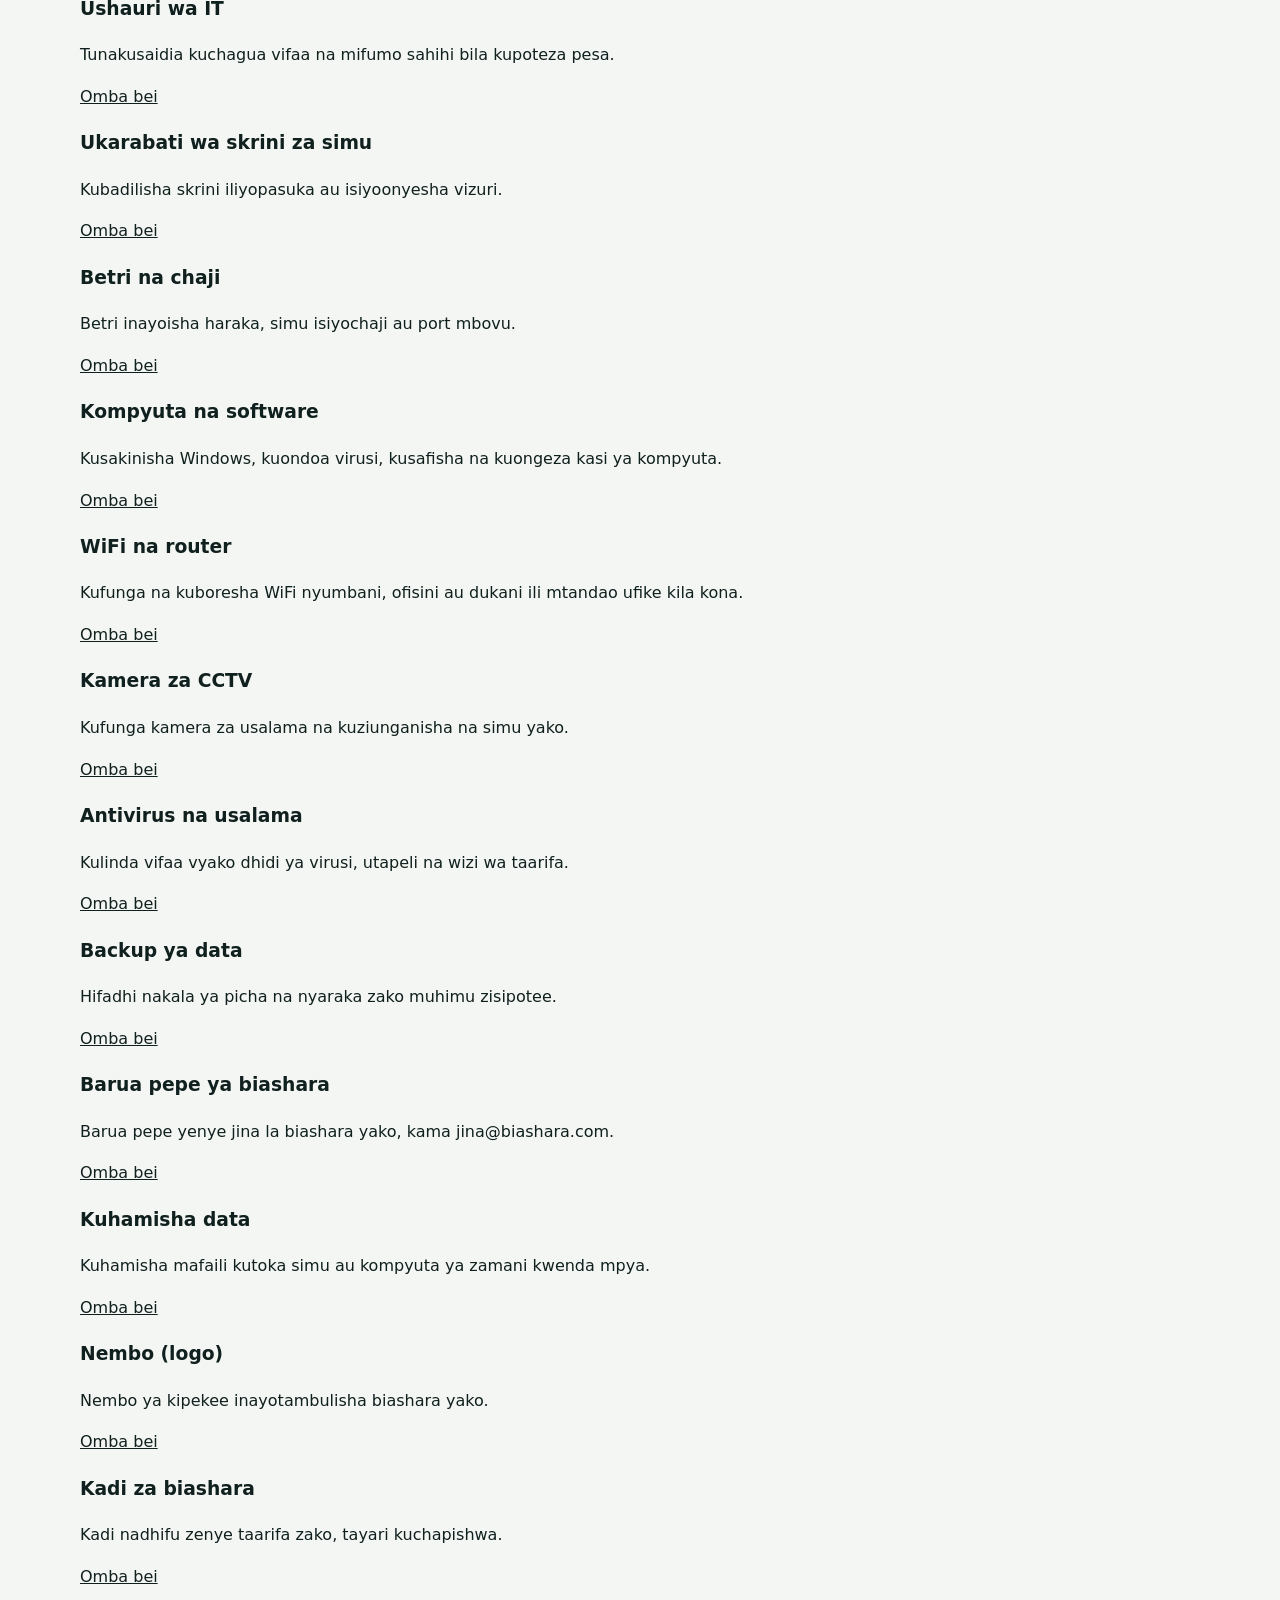
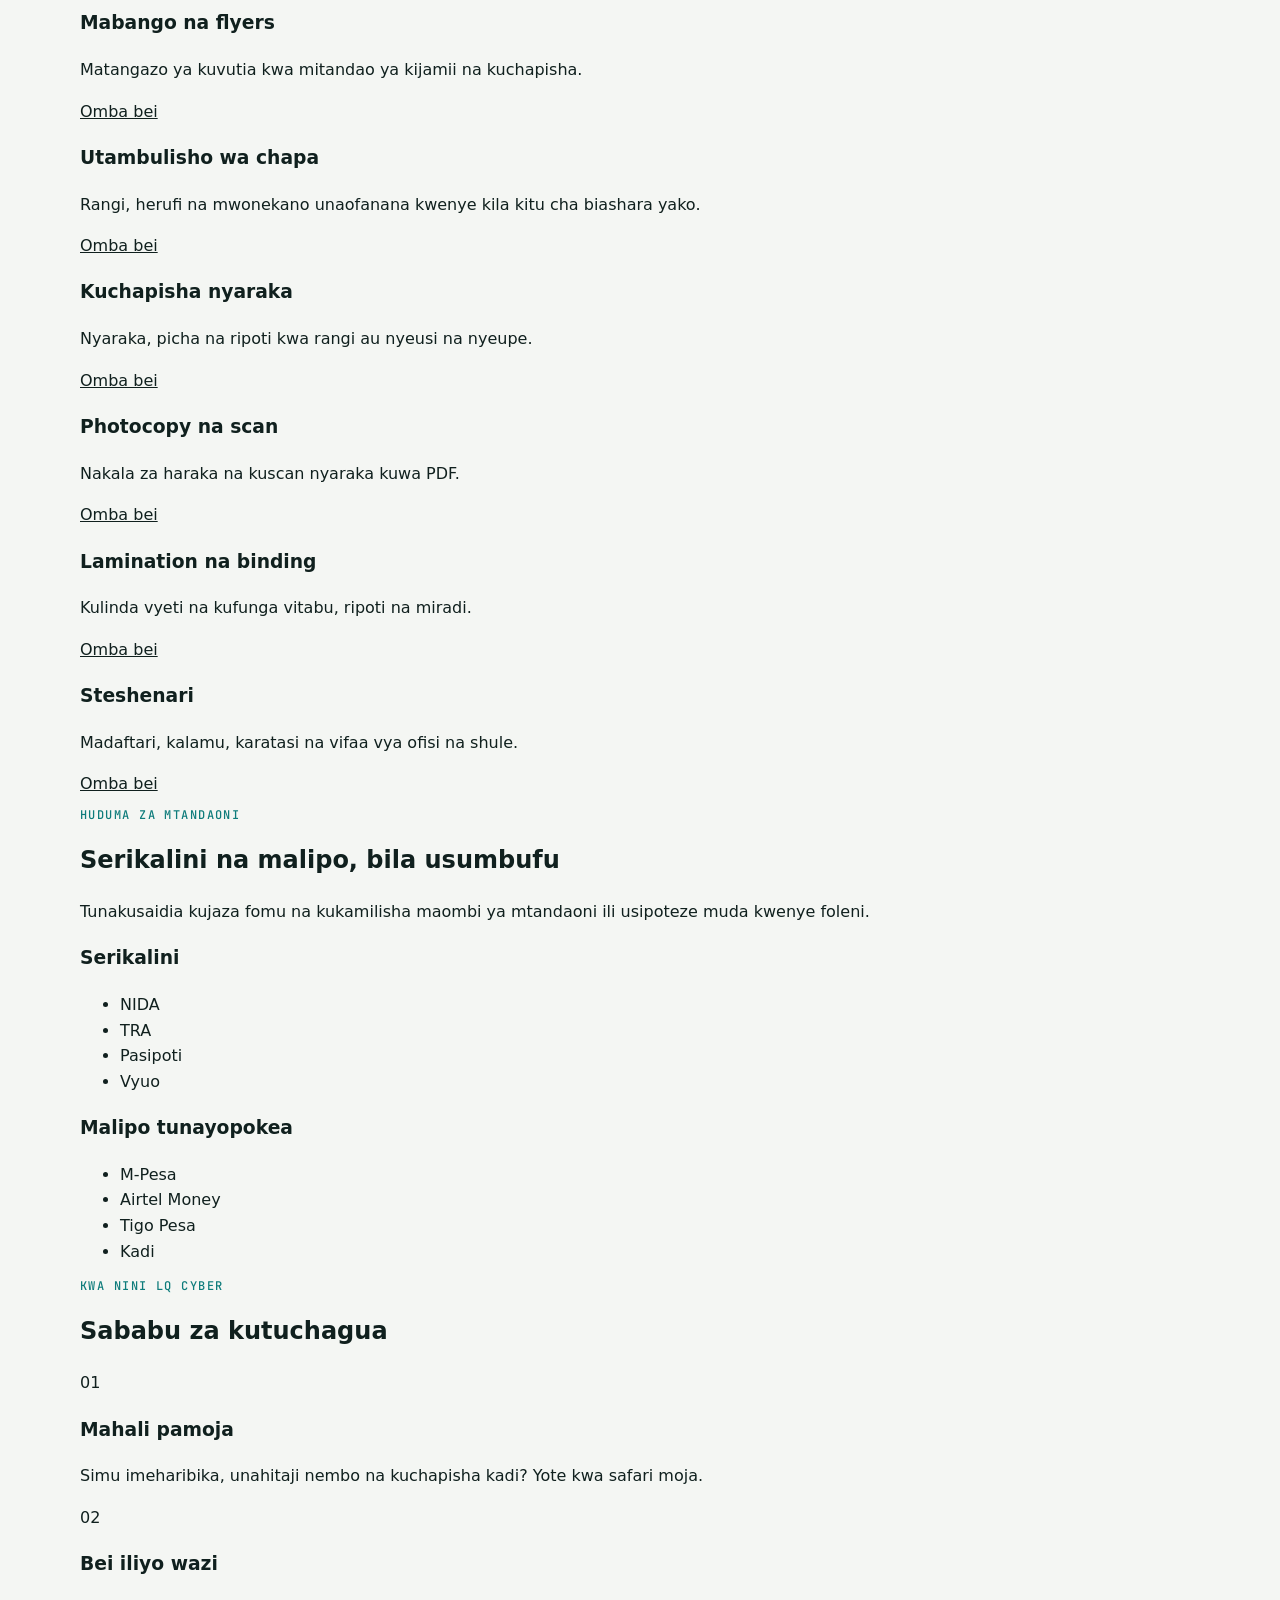
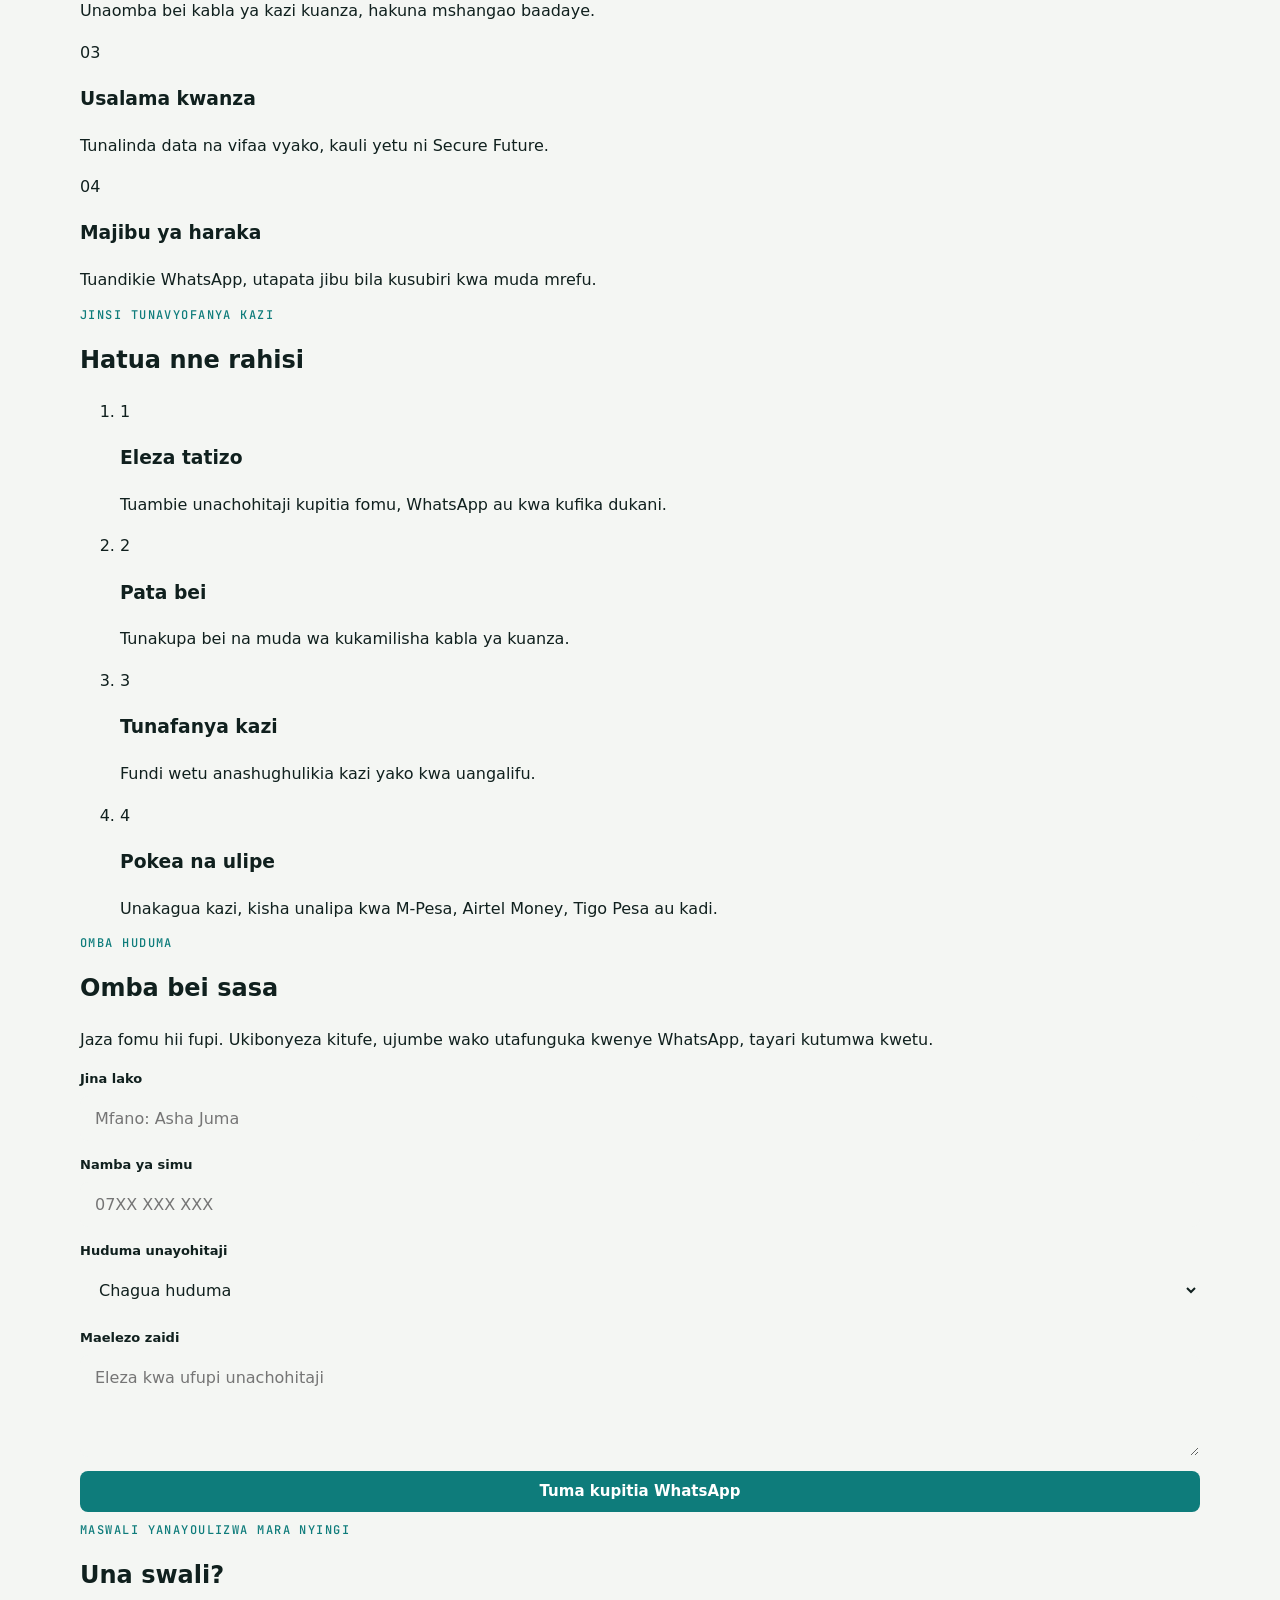
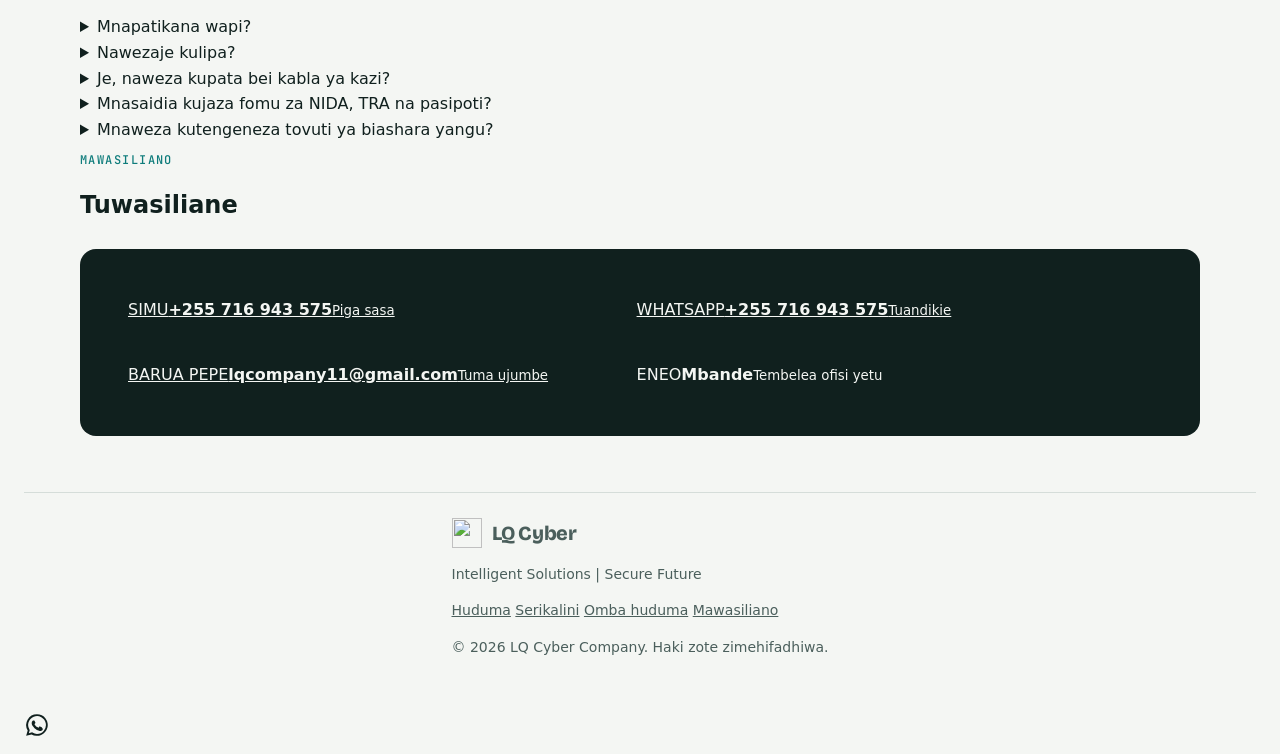
==== commit 55fd25bd: "Update index.html" ====
--- a/index.html
+++ b/index.html
@@ -1,55 +1,328 @@
 <!DOCTYPE html>
 <html lang="sw">
 <head>
-<meta charset="UTF-8">
-<meta name="viewport" content="width=device-width, initial-scale=1">
-<title>Huduma za Teknolojia</title>
-<link rel="stylesheet" href="https://fonts.googleapis.com/css2?family=Bricolage+Grotesque:opsz,wght@12..96,500;12..96,700;12..96,800&family=DM+Sans:wght@400;500;700&family=JetBrains+Mono:wght@500&display=swap">
-<link rel="stylesheet" href="style.css">
-<link rel="icon" type="image/png" href="favicon.png>
+  <meta charset="UTF-8">
+  <meta name="viewport" content="width=device-width, initial-scale=1">
+  <title>LQ Cyber Company | Huduma za Teknolojia na Uchapishaji, Mbande</title>
+  <meta name="description" content="LQ Cyber Company, Mbande: ujenzi wa tovuti na app, ukarabati wa simu na kompyuta, mtandao na usalama, cloud, ubunifu wa picha, uchapishaji na huduma za serikalini. Mahali pamoja.">
+  <meta name="keywords" content="LQ Cyber, huduma za teknolojia, ukarabati wa simu, kompyuta, uchapishaji, NIDA, TRA, Mbande, Dar es Salaam, tovuti, CCTV">
+  <meta name="author" content="LQ Cyber Company">
+  <meta name="theme-color" content="#0f7f78">
+  <link rel="canonical" href="https://JINA-LAKO.github.io/">
+
+  <!-- Favicon -->
+  <link rel="icon" href="favicon.svg" type="image/svg+xml">
+  <link rel="shortcut icon" href="favicon.svg">
+  <link rel="manifest" href="site.webmanifest">
+
+  <!-- Open Graph (WhatsApp, Facebook) -->
+  <meta property="og:type" content="website">
+  <meta property="og:locale" content="sw_TZ">
+  <meta property="og:title" content="LQ Cyber Company | Intelligent Solutions, Secure Future">
+  <meta property="og:description" content="Kila huduma ya teknolojia na uchapishaji, mahali pamoja. Mbande.">
+  <meta property="og:image" content="favicon.svg">
+  <meta name="twitter:card" content="summary">
+
+  <link rel="preconnect" href="https://fonts.googleapis.com">
+  <link rel="preconnect" href="https://fonts.gstatic.com" crossorigin>
+  <link href="https://fonts.googleapis.com/css2?family=Bricolage+Grotesque:wght@500;700;800&family=Hanken+Grotesk:wght@400;500;600&family=JetBrains+Mono:wght@500&display=swap" rel="stylesheet">
+  <link rel="stylesheet" href="style.css">
+
+  <script type="application/ld+json">
+  {
+    "@context": "https://schema.org",
+    "@type": "LocalBusiness",
+    "name": "LQ Cyber Company",
+    "slogan": "Intelligent Solutions | Secure Future",
+    "telephone": "+255716943575",
+    "email": "lqcompany11@gmail.com",
+    "address": { "@type": "PostalAddress", "addressLocality": "Mbande", "addressCountry": "TZ" }
+  }
+  </script>
 </head>
 <body>
-<header class="top">
-  <div class="bar">
-    <a class="brand" href="#juu"><i></i>Huduma za Teknolojia</a>
-    <nav class="links" aria-label="Menyu kuu">
-      <a href="#huduma">Huduma</a>
-      <a href="#wasiliana">Wasiliana</a>
-    </nav>
-    <a class="btn" href="#wasiliana">Omba huduma</a>
-  </div>
-</header>
-
-<main class="wrap" id="juu">
-  <section class="hero">
-    <div>
-      <div class="eyebrow">LQ Cyber company : Intelligent Solution | secure future</div>
-      <h1>Kila huduma ya teknolojia na uchapishaji, <mark>mahali pamoja</mark>.</h1>
-      <p class="lead">Tunatengeneza tovuti na app, tunakarabati simu na kompyuta, tunafunga mtandao na kamera, tunabuni nembo, na kuchapisha nyaraka zako. Njoo na tatizo moja, uondoke na suluhisho.</p>
-      <div class="cta">
-        <a class="btn" href="#huduma">Angalia huduma zote</a>
-        <a class="btn ghost" href="#wasiliana">Omba bei</a>
-      </div>
+  <a class="skip" href="#main">Ruka hadi maudhui</a>
+
+  <header class="site-header" id="top">
+    <div class="wrap bar">
+      <a class="brand" href="#top" aria-label="LQ Cyber Company, ukurasa wa mwanzo">
+        <img src="favicon.svg" alt="" width="34" height="34">
+        <span>LQ Cyber</span>
+      </a>
+
+      <nav class="nav" id="nav" aria-label="Menyu kuu">
+        <a href="#huduma">Huduma</a>
+        <a href="#serikalini">Serikalini</a>
+        <a href="#kwa-nini">Kwa nini sisi</a>
+        <a href="#hatua">Jinsi tunavyofanya kazi</a>
+        <a href="#maswali">Maswali</a>
+        <a href="#mawasiliano">Mawasiliano</a>
+        <a class="btn btn-primary nav-cta" href="#omba">Omba huduma</a>
+      </nav>
+
+      <button class="menu-btn" id="menuBtn" aria-label="Fungua menyu" aria-expanded="false" aria-controls="nav">
+        <span></span><span></span><span></span>
+      </button>
     </div>
-    <aside class="index" aria-label="Orodha ya idara">
-      <h2>Idara zetu</h2>
-      <div id="index"></div>
-    </aside>
-  </section>
-
-  <div class="strip">
-    <span><b>Simu na Kompyuta:</b> ukarabati wa skrini, betri, software</span>
-    <span><b>Malipo:</b> M-Pesa, Airtel Money, Tigo Pesa, Kadi</span>
-    <span><b>Serikalini:</b> NIDA, TRA, Pasipoti, Vyuo</span>
-  </div>
-
-
-  <footer>
-    <span>© <span id="yr"></span> Huduma za Teknolojia. Haki zote zimehifadhiwa.</span>
-    <span>IT · Ukarabati · Mtandao · Cloud · Ubunifu · Steshenari</span>
+  </header>
+
+  <main id="main">
+    <!-- HERO -->
+    <section class="hero">
+      <div class="wrap hero-grid">
+        <div class="hero-text reveal">
+          <p class="eyebrow">LQ Cyber Company : Intelligent Solutions | Secure Future</p>
+          <h1>Kila huduma ya teknolojia na uchapishaji, <mark>mahali pamoja</mark>.</h1>
+          <p class="lead">Tunatengeneza tovuti na app, tunakarabati simu na kompyuta, tunafunga mtandao na kamera, tunabuni nembo, na kuchapisha nyaraka zako. Njoo na tatizo moja, uondoke na suluhisho.</p>
+          <div class="cta-row">
+            <a class="btn btn-primary" href="#huduma">Angalia huduma zote</a>
+            <a class="btn btn-ghost" href="#omba">Omba bei</a>
+          </div>
+          <ul class="trust">
+            <li><strong>Mbande</strong> Tupo karibu nawe</li>
+            <li><strong>WhatsApp</strong> Majibu ya haraka</li>
+            <li><strong>M-Pesa na zaidi</strong> Lipa upendavyo</li>
+          </ul>
+        </div>
+
+        <aside class="dept-card reveal" aria-label="Idara zetu">
+          <p class="eyebrow">Idara zetu</p>
+          <ul>
+            <li><a href="#huduma" data-jump="pr"><span class="code">PR</span><span class="name">Ujenzi wa Programu na IT</span><span class="count">4 huduma</span></a></li>
+            <li><a href="#huduma" data-jump="hw"><span class="code">HW</span><span class="name">Ukarabati na Matengenezo</span><span class="count">3 huduma</span></a></li>
+            <li><a href="#huduma" data-jump="nw"><span class="code">NW</span><span class="name">Mtandao na Usalama</span><span class="count">3 huduma</span></a></li>
+            <li><a href="#huduma" data-jump="cl"><span class="code">CL</span><span class="name">Cloud na Usimamizi wa Data</span><span class="count">3 huduma</span></a></li>
+            <li><a href="#huduma" data-jump="gr"><span class="code">GR</span><span class="name">Ubunifu wa Picha na Chapa</span><span class="count">4 huduma</span></a></li>
+            <li><a href="#huduma" data-jump="st"><span class="code">ST</span><span class="name">Steshenari na Uchapishaji</span><span class="count">4 huduma</span></a></li>
+          </ul>
+        </aside>
+      </div>
+
+      <div class="wrap strip">
+        <p><strong>Simu na Kompyuta:</strong> ukarabati wa skrini, betri, software</p>
+        <p><strong>Malipo:</strong> M-Pesa, Airtel Money, Tigo Pesa, Kadi</p>
+        <p><strong>Serikalini:</strong> NIDA, TRA, Pasipoti, Vyuo</p>
+      </div>
+    </section>
+
+    <!-- HUDUMA -->
+    <section class="section" id="huduma">
+      <div class="wrap">
+        <div class="section-head reveal">
+          <p class="eyebrow">Huduma zetu</p>
+          <h2>Chagua idara, ona huduma</h2>
+          <p class="sub">Bonyeza idara yoyote kuona huduma zake, kisha omba bei moja kwa moja kupitia WhatsApp.</p>
+        </div>
+
+        <div class="tabs" role="tablist" aria-label="Idara za huduma">
+          <button role="tab" class="tab is-active" data-tab="pr" aria-selected="true">Programu na IT</button>
+          <button role="tab" class="tab" data-tab="hw" aria-selected="false">Ukarabati</button>
+          <button role="tab" class="tab" data-tab="nw" aria-selected="false">Mtandao na Usalama</button>
+          <button role="tab" class="tab" data-tab="cl" aria-selected="false">Cloud na Data</button>
+          <button role="tab" class="tab" data-tab="gr" aria-selected="false">Ubunifu wa Picha</button>
+          <button role="tab" class="tab" data-tab="st" aria-selected="false">Uchapishaji</button>
+        </div>
+
+        <div class="panel is-active" id="tab-pr" role="tabpanel">
+          <article class="svc"><h3>Tovuti na duka la mtandaoni</h3><p>Tovuti ya biashara, blogu au duka la kuuza mtandaoni, inayofunguka vizuri kwenye simu.</p><a href="#omba" data-service="Tovuti na duka la mtandaoni">Omba bei</a></article>
+          <article class="svc"><h3>App za simu</h3><p>App za Android na za kwenye wavuti kulingana na mahitaji ya biashara yako.</p><a href="#omba" data-service="App za simu">Omba bei</a></article>
+          <article class="svc"><h3>Mifumo ya biashara</h3><p>Mfumo wa mauzo (POS), stoku, madeni na ripoti ili ujue biashara inavyokwenda.</p><a href="#omba" data-service="Mifumo ya biashara">Omba bei</a></article>
+          <article class="svc"><h3>Ushauri wa IT</h3><p>Tunakusaidia kuchagua vifaa na mifumo sahihi bila kupoteza pesa.</p><a href="#omba" data-service="Ushauri wa IT">Omba bei</a></article>
+        </div>
+
+        <div class="panel" id="tab-hw" role="tabpanel">
+          <article class="svc"><h3>Ukarabati wa skrini za simu</h3><p>Kubadilisha skrini iliyopasuka au isiyoonyesha vizuri.</p><a href="#omba" data-service="Ukarabati wa skrini za simu">Omba bei</a></article>
+          <article class="svc"><h3>Betri na chaji</h3><p>Betri inayoisha haraka, simu isiyochaji au port mbovu.</p><a href="#omba" data-service="Betri na chaji">Omba bei</a></article>
+          <article class="svc"><h3>Kompyuta na software</h3><p>Kusakinisha Windows, kuondoa virusi, kusafisha na kuongeza kasi ya kompyuta.</p><a href="#omba" data-service="Kompyuta na software">Omba bei</a></article>
+        </div>
+
+        <div class="panel" id="tab-nw" role="tabpanel">
+          <article class="svc"><h3>WiFi na router</h3><p>Kufunga na kuboresha WiFi nyumbani, ofisini au dukani ili mtandao ufike kila kona.</p><a href="#omba" data-service="WiFi na router">Omba bei</a></article>
+          <article class="svc"><h3>Kamera za CCTV</h3><p>Kufunga kamera za usalama na kuziunganisha na simu yako.</p><a href="#omba" data-service="Kamera za CCTV">Omba bei</a></article>
+          <article class="svc"><h3>Antivirus na usalama</h3><p>Kulinda vifaa vyako dhidi ya virusi, utapeli na wizi wa taarifa.</p><a href="#omba" data-service="Antivirus na usalama">Omba bei</a></article>
+        </div>
+
+        <div class="panel" id="tab-cl" role="tabpanel">
+          <article class="svc"><h3>Backup ya data</h3><p>Hifadhi nakala ya picha na nyaraka zako muhimu zisipotee.</p><a href="#omba" data-service="Backup ya data">Omba bei</a></article>
+          <article class="svc"><h3>Barua pepe ya biashara</h3><p>Barua pepe yenye jina la biashara yako, kama jina@biashara.com.</p><a href="#omba" data-service="Barua pepe ya biashara">Omba bei</a></article>
+          <article class="svc"><h3>Kuhamisha data</h3><p>Kuhamisha mafaili kutoka simu au kompyuta ya zamani kwenda mpya.</p><a href="#omba" data-service="Kuhamisha data">Omba bei</a></article>
+        </div>
+
+        <div class="panel" id="tab-gr" role="tabpanel">
+          <article class="svc"><h3>Nembo (logo)</h3><p>Nembo ya kipekee inayotambulisha biashara yako.</p><a href="#omba" data-service="Nembo (logo)">Omba bei</a></article>
+          <article class="svc"><h3>Kadi za biashara</h3><p>Kadi nadhifu zenye taarifa zako, tayari kuchapishwa.</p><a href="#omba" data-service="Kadi za biashara">Omba bei</a></article>
+          <article class="svc"><h3>Mabango na flyers</h3><p>Matangazo ya kuvutia kwa mitandao ya kijamii na kuchapisha.</p><a href="#omba" data-service="Mabango na flyers">Omba bei</a></article>
+          <article class="svc"><h3>Utambulisho wa chapa</h3><p>Rangi, herufi na mwonekano unaofanana kwenye kila kitu cha biashara yako.</p><a href="#omba" data-service="Utambulisho wa chapa">Omba bei</a></article>
+        </div>
+
+        <div class="panel" id="tab-st" role="tabpanel">
+          <article class="svc"><h3>Kuchapisha nyaraka</h3><p>Nyaraka, picha na ripoti kwa rangi au nyeusi na nyeupe.</p><a href="#omba" data-service="Kuchapisha nyaraka">Omba bei</a></article>
+          <article class="svc"><h3>Photocopy na scan</h3><p>Nakala za haraka na kuscan nyaraka kuwa PDF.</p><a href="#omba" data-service="Photocopy na scan">Omba bei</a></article>
+          <article class="svc"><h3>Lamination na binding</h3><p>Kulinda vyeti na kufunga vitabu, ripoti na miradi.</p><a href="#omba" data-service="Lamination na binding">Omba bei</a></article>
+          <article class="svc"><h3>Steshenari</h3><p>Madaftari, kalamu, karatasi na vifaa vya ofisi na shule.</p><a href="#omba" data-service="Steshenari">Omba bei</a></article>
+        </div>
+      </div>
+    </section>
+
+    <!-- SERIKALINI -->
+    <section class="section alt" id="serikalini">
+      <div class="wrap split">
+        <div class="reveal">
+          <p class="eyebrow">Huduma za mtandaoni</p>
+          <h2>Serikalini na malipo, bila usumbufu</h2>
+          <p class="sub">Tunakusaidia kujaza fomu na kukamilisha maombi ya mtandaoni ili usipoteze muda kwenye foleni.</p>
+        </div>
+        <div class="chips reveal">
+          <div>
+            <h3>Serikalini</h3>
+            <ul><li>NIDA</li><li>TRA</li><li>Pasipoti</li><li>Vyuo</li></ul>
+          </div>
+          <div>
+            <h3>Malipo tunayopokea</h3>
+            <ul><li>M-Pesa</li><li>Airtel Money</li><li>Tigo Pesa</li><li>Kadi</li></ul>
+          </div>
+        </div>
+      </div>
+    </section>
+
+    <!-- KWA NINI SISI -->
+    <section class="section" id="kwa-nini">
+      <div class="wrap">
+        <div class="section-head reveal">
+          <p class="eyebrow">Kwa nini LQ Cyber</p>
+          <h2>Sababu za kutuchagua</h2>
+        </div>
+        <div class="why">
+          <div class="why-item reveal"><span class="num">01</span><h3>Mahali pamoja</h3><p>Simu imeharibika, unahitaji nembo na kuchapisha kadi? Yote kwa safari moja.</p></div>
+          <div class="why-item reveal"><span class="num">02</span><h3>Bei iliyo wazi</h3><p>Unaomba bei kabla ya kazi kuanza, hakuna mshangao baadaye.</p></div>
+          <div class="why-item reveal"><span class="num">03</span><h3>Usalama kwanza</h3><p>Tunalinda data na vifaa vyako, kauli yetu ni Secure Future.</p></div>
+          <div class="why-item reveal"><span class="num">04</span><h3>Majibu ya haraka</h3><p>Tuandikie WhatsApp, utapata jibu bila kusubiri kwa muda mrefu.</p></div>
+        </div>
+      </div>
+    </section>
+
+    <!-- HATUA -->
+    <section class="section alt" id="hatua">
+      <div class="wrap">
+        <div class="section-head reveal">
+          <p class="eyebrow">Jinsi tunavyofanya kazi</p>
+          <h2>Hatua nne rahisi</h2>
+        </div>
+        <ol class="steps">
+          <li class="reveal"><span>1</span><h3>Eleza tatizo</h3><p>Tuambie unachohitaji kupitia fomu, WhatsApp au kwa kufika dukani.</p></li>
+          <li class="reveal"><span>2</span><h3>Pata bei</h3><p>Tunakupa bei na muda wa kukamilisha kabla ya kuanza.</p></li>
+          <li class="reveal"><span>3</span><h3>Tunafanya kazi</h3><p>Fundi wetu anashughulikia kazi yako kwa uangalifu.</p></li>
+          <li class="reveal"><span>4</span><h3>Pokea na ulipe</h3><p>Unakagua kazi, kisha unalipa kwa M-Pesa, Airtel Money, Tigo Pesa au kadi.</p></li>
+        </ol>
+      </div>
+    </section>
+
+    <!-- OMBA HUDUMA -->
+    <section class="section" id="omba">
+      <div class="wrap split">
+        <div class="reveal">
+          <p class="eyebrow">Omba huduma</p>
+          <h2>Omba bei sasa</h2>
+          <p class="sub">Jaza fomu hii fupi. Ukibonyeza kitufe, ujumbe wako utafunguka kwenye WhatsApp, tayari kutumwa kwetu.</p>
+        </div>
+
+        <form class="form reveal" id="quoteForm" novalidate>
+          <label>Jina lako
+            <input type="text" id="fName" name="name" autocomplete="name" placeholder="Mfano: Asha Juma" required>
+          </label>
+          <label>Namba ya simu
+            <input type="tel" id="fPhone" name="phone" autocomplete="tel" inputmode="tel" placeholder="07XX XXX XXX" required>
+          </label>
+          <label>Huduma unayohitaji
+            <select id="fService" name="service" required>
+              <option value="">Chagua huduma</option>
+              <optgroup label="Programu na IT">
+                <option>Tovuti na duka la mtandaoni</option><option>App za simu</option><option>Mifumo ya biashara</option><option>Ushauri wa IT</option>
+              </optgroup>
+              <optgroup label="Ukarabati">
+                <option>Ukarabati wa skrini za simu</option><option>Betri na chaji</option><option>Kompyuta na software</option>
+              </optgroup>
+              <optgroup label="Mtandao na Usalama">
+                <option>WiFi na router</option><option>Kamera za CCTV</option><option>Antivirus na usalama</option>
+              </optgroup>
+              <optgroup label="Cloud na Data">
+                <option>Backup ya data</option><option>Barua pepe ya biashara</option><option>Kuhamisha data</option>
+              </optgroup>
+              <optgroup label="Ubunifu wa Picha">
+                <option>Nembo (logo)</option><option>Kadi za biashara</option><option>Mabango na flyers</option><option>Utambulisho wa chapa</option>
+              </optgroup>
+              <optgroup label="Uchapishaji">
+                <option>Kuchapisha nyaraka</option><option>Photocopy na scan</option><option>Lamination na binding</option><option>Steshenari</option>
+              </optgroup>
+              <optgroup label="Serikalini">
+                <option>NIDA</option><option>TRA</option><option>Pasipoti</option><option>Vyuo</option>
+              </optgroup>
+              <option>Nyingine</option>
+            </select>
+          </label>
+          <label>Maelezo zaidi
+            <textarea id="fMsg" name="message" rows="4" placeholder="Eleza kwa ufupi unachohitaji"></textarea>
+          </label>
+          <p class="error" id="formError" role="alert" hidden></p>
+          <button class="btn btn-primary" type="submit">Tuma kupitia WhatsApp</button>
+        </form>
+      </div>
+    </section>
+
+    <!-- MASWALI -->
+    <section class="section alt" id="maswali">
+      <div class="wrap narrow">
+        <div class="section-head reveal">
+          <p class="eyebrow">Maswali yanayoulizwa mara nyingi</p>
+          <h2>Una swali?</h2>
+        </div>
+        <div class="faq reveal">
+          <details><summary>Mnapatikana wapi?</summary><p>Tupo Mbande. Tupigie au tuandikie WhatsApp kupata maelekezo kamili ya kufika.</p></details>
+          <details><summary>Nawezaje kulipa?</summary><p>Tunapokea M-Pesa, Airtel Money, Tigo Pesa na kadi.</p></details>
+          <details><summary>Je, naweza kupata bei kabla ya kazi?</summary><p>Ndiyo. Tuma ombi lako kupitia fomu au WhatsApp, tutakupa bei kabla ya kuanza kazi.</p></details>
+          <details><summary>Mnasaidia kujaza fomu za NIDA, TRA na pasipoti?</summary><p>Ndiyo. Tunakusaidia kujaza na kutuma maombi ya mtandaoni. Leta vielelezo vyako vinavyohitajika.</p></details>
+          <details><summary>Mnaweza kutengeneza tovuti ya biashara yangu?</summary><p>Ndiyo. Tunatengeneza tovuti za biashara na maduka ya mtandaoni zinazofunguka vizuri kwenye simu.</p></details>
+        </div>
+      </div>
+    </section>
+
+    <!-- MAWASILIANO -->
+    <section class="section" id="mawasiliano">
+      <div class="wrap">
+        <div class="section-head reveal">
+          <p class="eyebrow">Mawasiliano</p>
+          <h2>Tuwasiliane</h2>
+        </div>
+        <div class="contact">
+          <a class="c-card reveal" href="tel:+255716943575"><span class="code">SIMU</span><strong>+255 716 943 575</strong><small>Piga sasa</small></a>
+          <a class="c-card reveal" href="https://wa.me/255716943575" target="_blank" rel="noopener"><span class="code">WHATSAPP</span><strong>+255 716 943 575</strong><small>Tuandikie</small></a>
+          <a class="c-card reveal" href="mailto:lqcompany11@gmail.com"><span class="code">BARUA PEPE</span><strong>lqcompany11@gmail.com</strong><small>Tuma ujumbe</small></a>
+          <div class="c-card reveal"><span class="code">ENEO</span><strong>Mbande</strong><small>Tembelea ofisi yetu</small></div>
+        </div>
+      </div>
+    </section>
+  </main>
+
+  <footer class="site-footer">
+    <div class="wrap foot">
+      <div>
+        <a class="brand" href="#top"><img src="favicon.svg" alt="" width="30" height="30"><span>LQ Cyber</span></a>
+        <p>Intelligent Solutions | Secure Future</p>
+      </div>
+      <nav aria-label="Viungo vya chini">
+        <a href="#huduma">Huduma</a>
+        <a href="#serikalini">Serikalini</a>
+        <a href="#omba">Omba huduma</a>
+        <a href="#mawasiliano">Mawasiliano</a>
+      </nav>
+      <p class="copy">&copy; <span id="year">2026</span> LQ Cyber Company. Haki zote zimehifadhiwa.</p>
+    </div>
   </footer>
-</main>
-
-<script src="script.js"></script>
+
+  <a class="wa-float" href="https://wa.me/255716943575?text=Habari%20LQ%20Cyber%2C%20naomba%20msaada." target="_blank" rel="noopener" aria-label="Wasiliana nasi kwa WhatsApp">
+    <svg viewBox="0 0 24 24" width="26" height="26" fill="currentColor" aria-hidden="true"><path d="M12 2a10 10 0 0 0-8.6 15.1L2 22l5-1.3A10 10 0 1 0 12 2Zm0 18.2a8.2 8.2 0 0 1-4.2-1.2l-.3-.2-3 .8.8-2.9-.2-.3A8.2 8.2 0 1 1 12 20.2Zm4.5-6.1c-.2-.1-1.4-.7-1.6-.8-.2-.1-.4-.1-.6.1l-.7.9c-.1.2-.3.2-.5.1a6.7 6.7 0 0 1-3.3-2.9c-.2-.4.2-.4.7-1.3.1-.1 0-.3 0-.4l-.7-1.6c-.2-.4-.4-.4-.6-.4h-.5a1 1 0 0 0-.7.3 3 3 0 0 0-.9 2.2c0 1.3.9 2.5 1 2.7.1.2 1.8 2.8 4.4 3.9 1.6.7 2.3.7 3.1.6.5-.1 1.4-.6 1.6-1.1.2-.6.2-1 .1-1.1l-.5-.3Z"/></svg>
+  </a>
+
+  <script src="script.js"></script>
 </body>
 </html>
